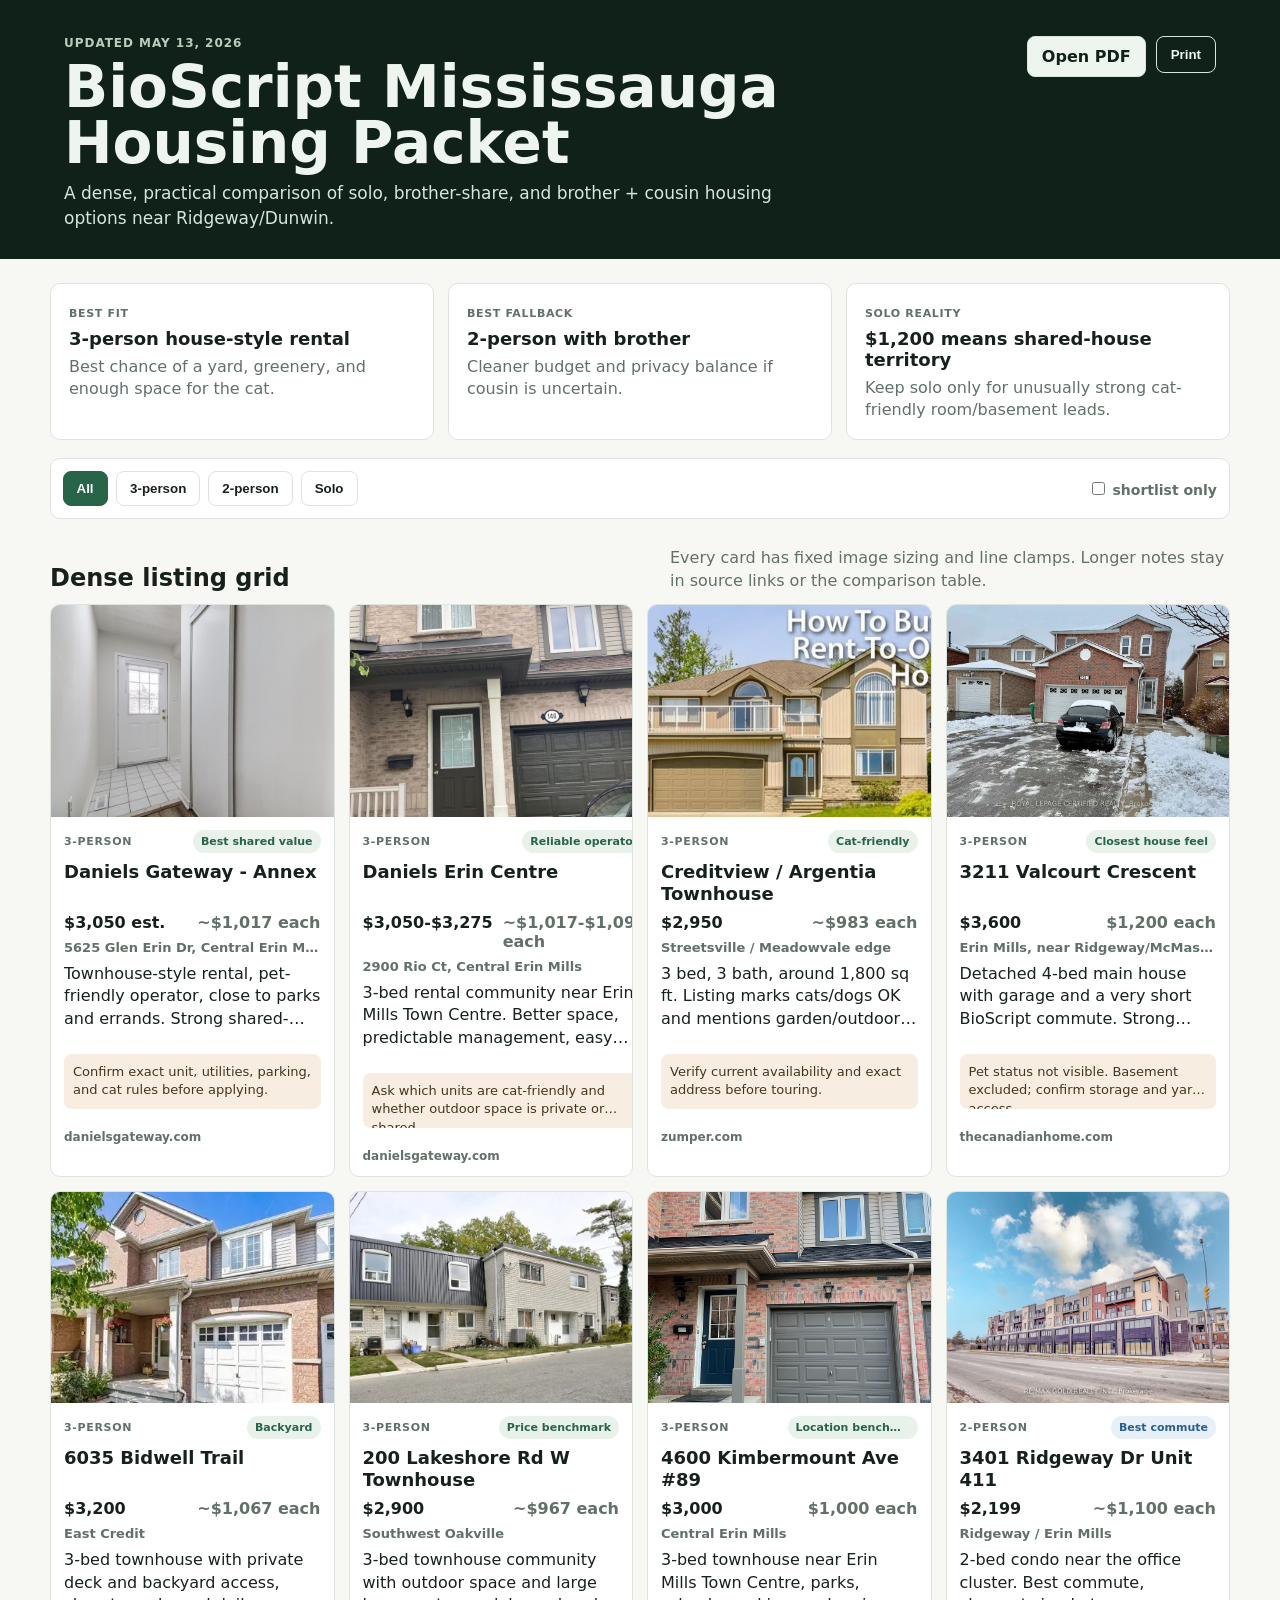
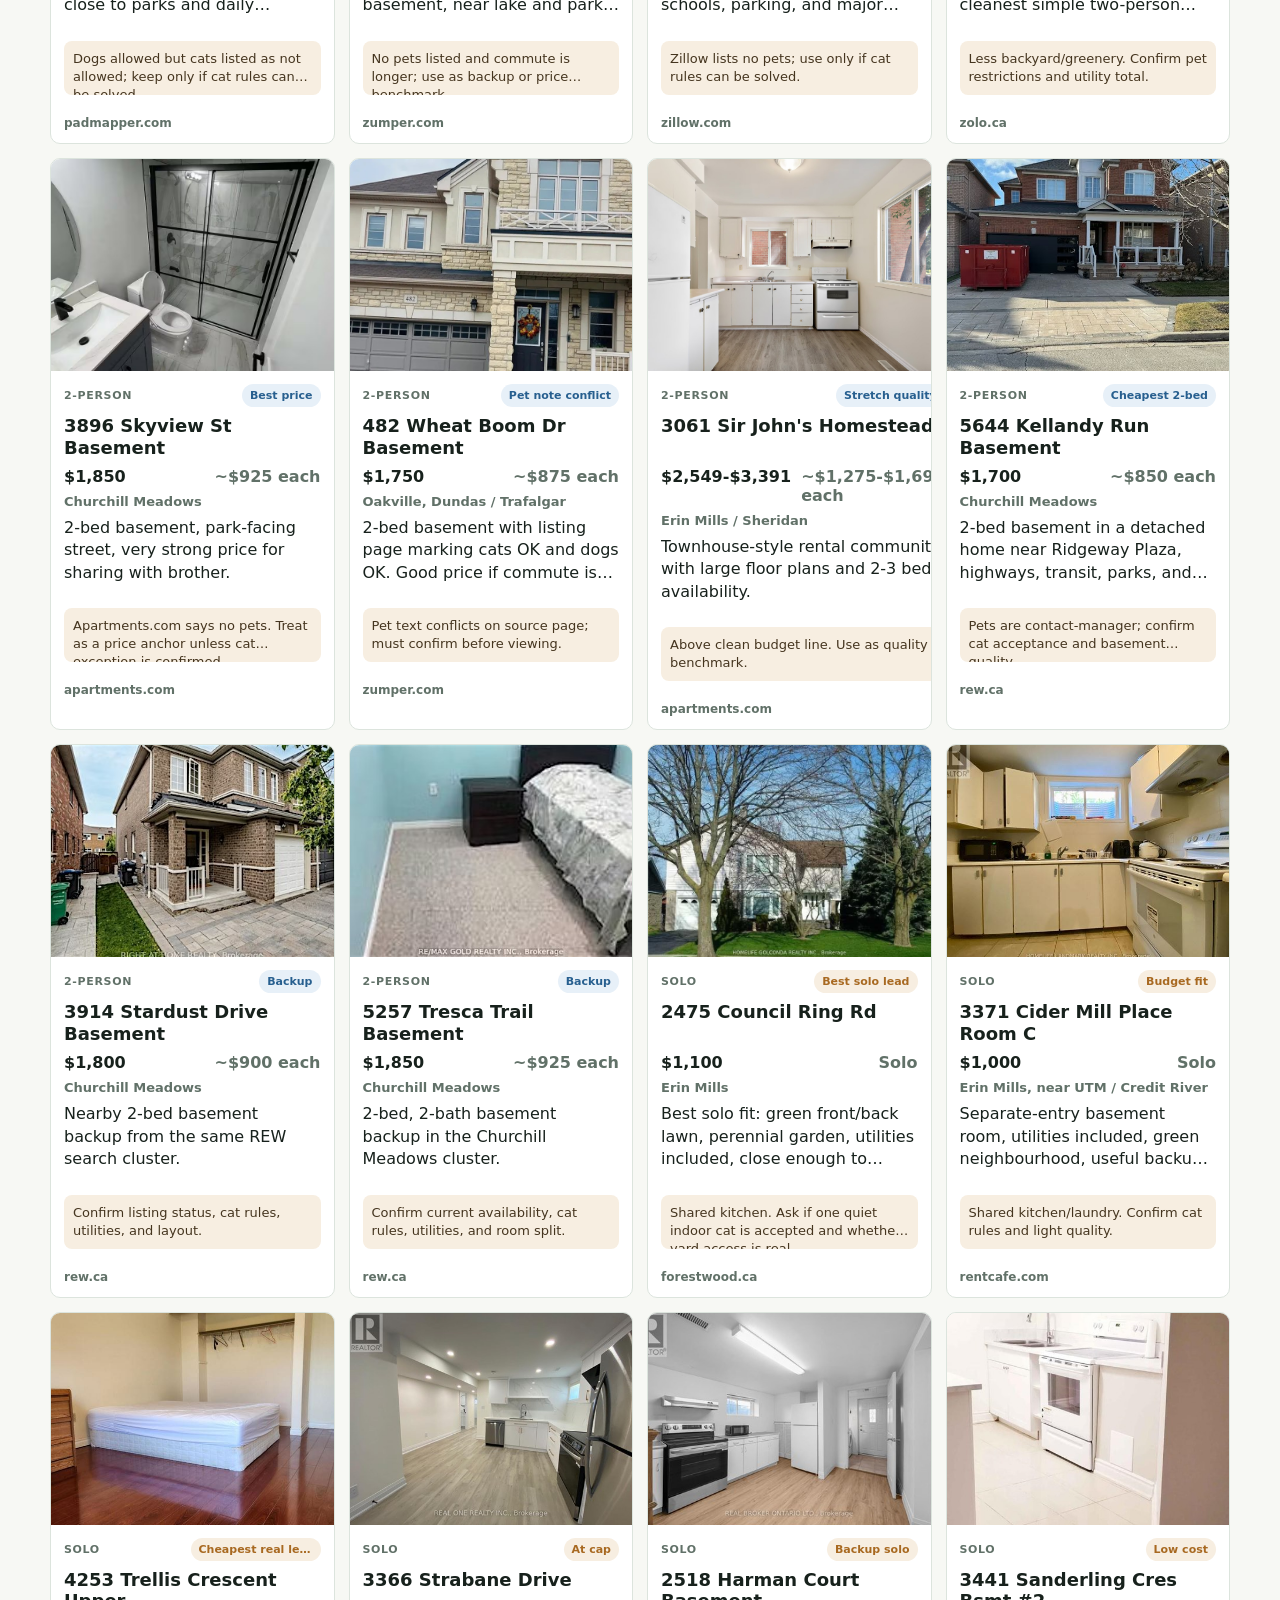
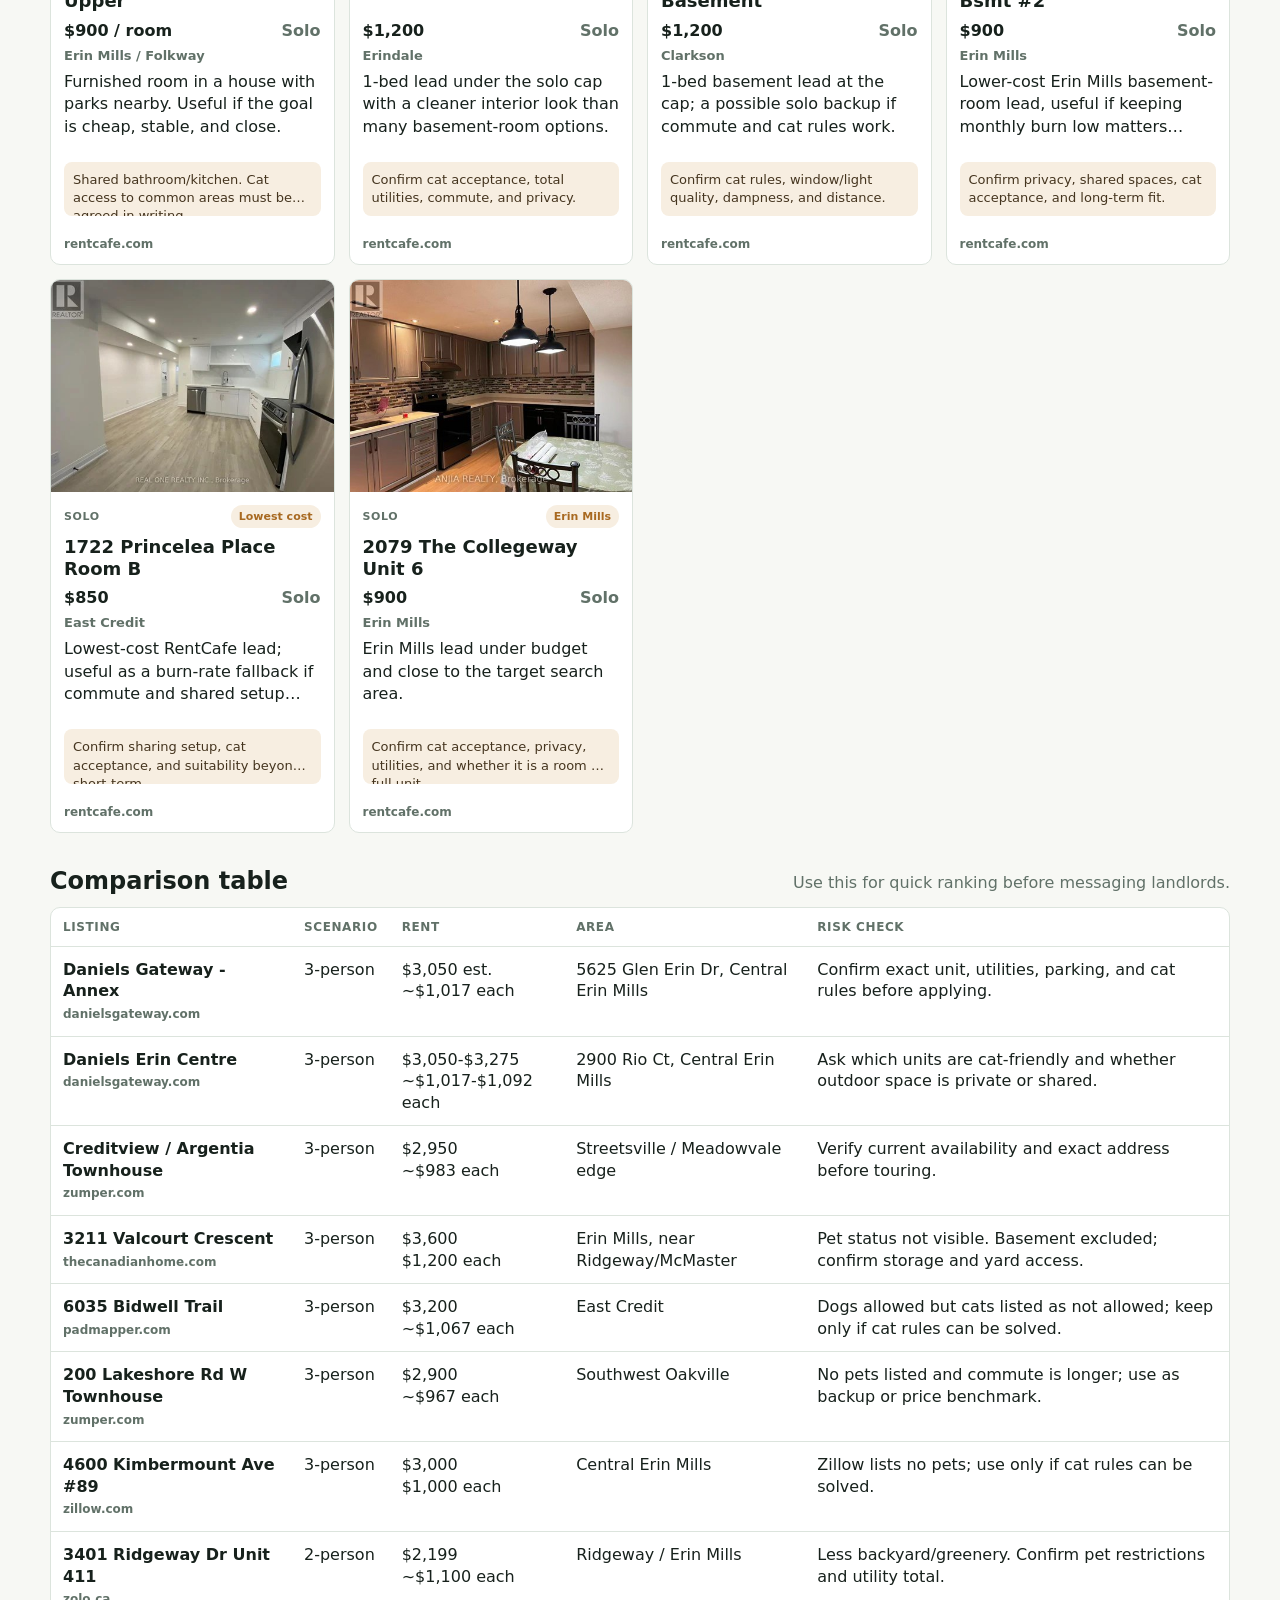
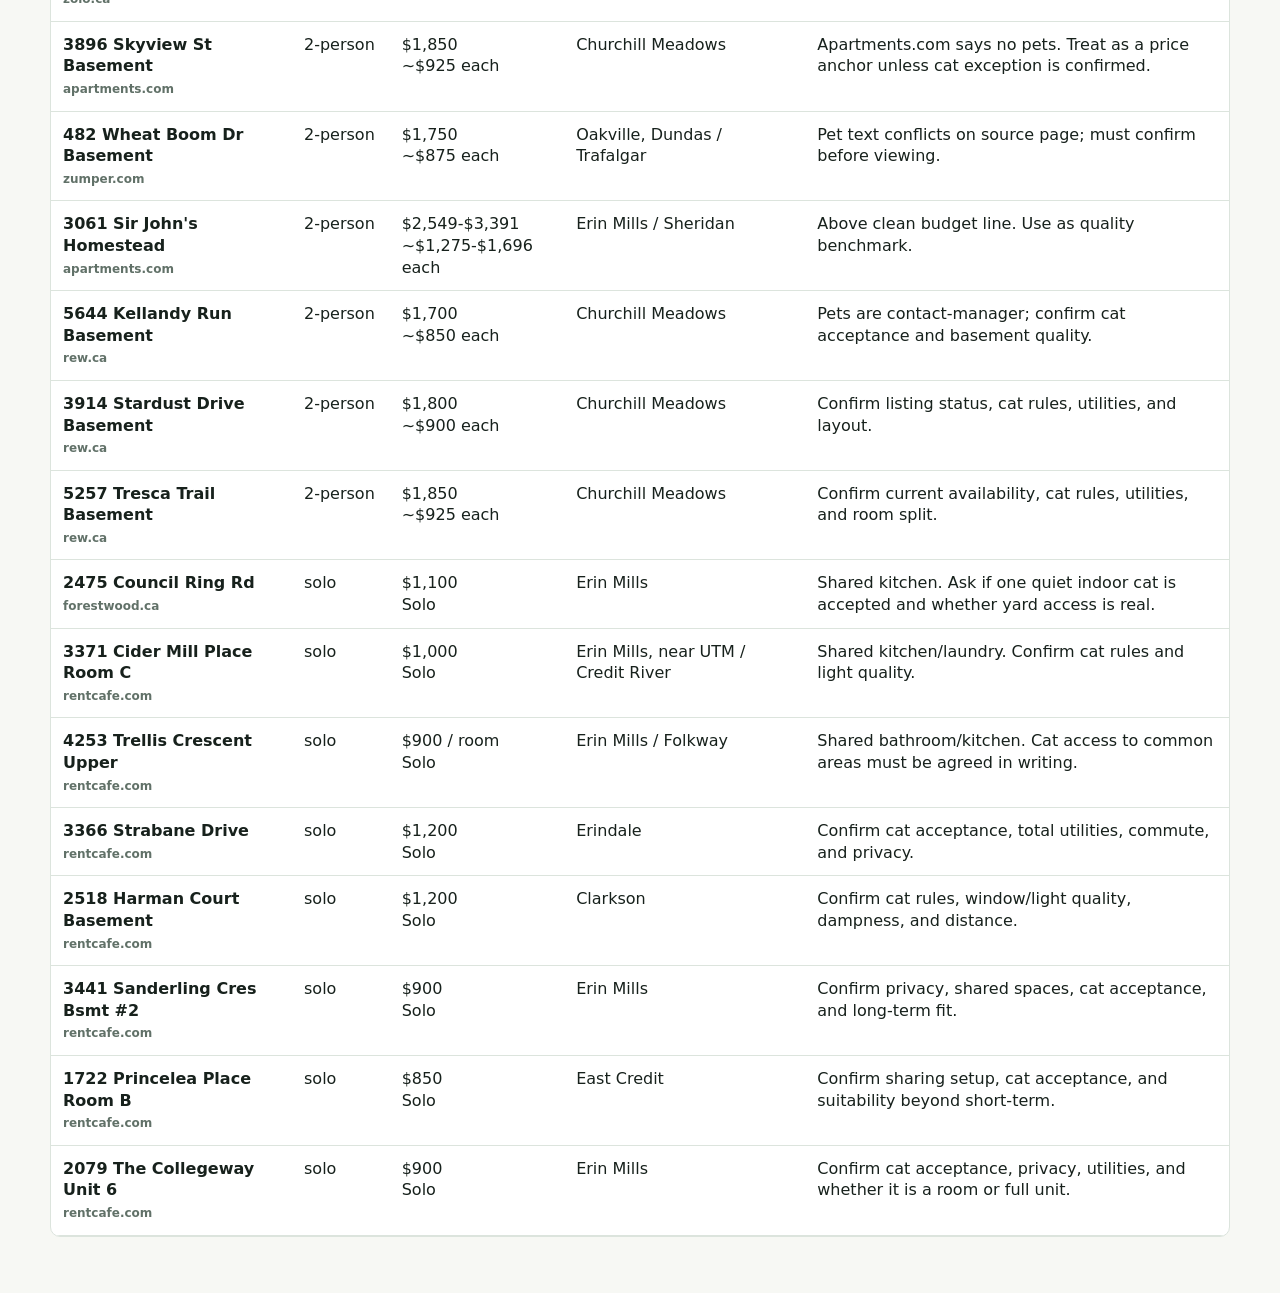
==== index.html @ 795706a5 "Build BioScript housing packet and site" ====
<!doctype html>
<html lang="en">
  <head>
    <meta charset="UTF-8" />
    <meta name="viewport" content="width=device-width, initial-scale=1.0" />
    <title>BioScript Mississauga Housing Packet</title>
    <link rel="stylesheet" href="./styles.css" />
  </head>
  <body>
    <header class="app-header">
      <div>
        <p class="label">Updated May 13, 2026</p>
        <h1>BioScript Mississauga Housing Packet</h1>
        <p class="subtitle">A dense, practical comparison of solo, brother-share, and brother + cousin housing options near Ridgeway/Dunwin.</p>
      </div>
      <div class="header-actions">
        <a class="button" href="./housing_packet/BioScript_Housing_Decision_Packet.pdf">Open PDF</a>
        <button class="button secondary" id="printBtn" type="button">Print</button>
      </div>
    </header>

    <main>
      <section class="decision-strip" aria-label="Decision summary">
        <article>
          <span>Best fit</span>
          <strong>3-person house-style rental</strong>
          <p>Best chance of a yard, greenery, and enough space for the cat.</p>
        </article>
        <article>
          <span>Best fallback</span>
          <strong>2-person with brother</strong>
          <p>Cleaner budget and privacy balance if cousin is uncertain.</p>
        </article>
        <article>
          <span>Solo reality</span>
          <strong>$1,200 means shared-house territory</strong>
          <p>Keep solo only for unusually strong cat-friendly room/basement leads.</p>
        </article>
      </section>

      <section class="controls" aria-label="Listing filters">
        <div class="segmented" role="tablist" aria-label="Household size">
          <button class="active" data-filter="all" type="button">All</button>
          <button data-filter="3-person" type="button">3-person</button>
          <button data-filter="2-person" type="button">2-person</button>
          <button data-filter="solo" type="button">Solo</button>
        </div>
        <label class="toggle"><input id="shortlistOnly" type="checkbox" /> shortlist only</label>
      </section>

      <section>
        <div class="section-heading">
          <h2>Dense listing grid</h2>
          <p>Every card has fixed image sizing and line clamps. Longer notes stay in source links or the comparison table.</p>
        </div>
        <div id="listingGrid" class="listing-grid"></div>
      </section>

      <section>
        <div class="section-heading">
          <h2>Comparison table</h2>
          <p>Use this for quick ranking before messaging landlords.</p>
        </div>
        <div class="table-wrap">
          <table>
            <thead>
              <tr>
                <th>Listing</th>
                <th>Scenario</th>
                <th>Rent</th>
                <th>Area</th>
                <th>Risk check</th>
              </tr>
            </thead>
            <tbody id="listingTable"></tbody>
          </table>
        </div>
      </section>
    </main>

    <script src="./app.js"></script>
  </body>
</html>
---- styles.css ----
:root {
  --ink: #17211c;
  --muted: #617168;
  --line: #dce4dd;
  --bg: #f7f8f4;
  --panel: #ffffff;
  --green: #286447;
  --blue: #275f8f;
  --amber: #a86921;
  --soft-green: #e8f2eb;
  --soft-blue: #e7f0f8;
  --soft-amber: #f7eee1;
  font-family: Inter, ui-sans-serif, system-ui, -apple-system, BlinkMacSystemFont, "Segoe UI", sans-serif;
}

* { box-sizing: border-box; }

body {
  margin: 0;
  background: var(--bg);
  color: var(--ink);
}

a { color: inherit; }

.app-header {
  display: flex;
  justify-content: space-between;
  gap: 32px;
  padding: 36px clamp(20px, 5vw, 64px) 28px;
  background: #10211a;
  color: #eef5ef;
}

.label {
  margin: 0 0 10px;
  color: #b9cdbd;
  font-size: 12px;
  font-weight: 700;
  letter-spacing: .08em;
  text-transform: uppercase;
}

h1, h2, p { margin-top: 0; }

h1 {
  max-width: 780px;
  margin-bottom: 10px;
  font-size: clamp(34px, 5vw, 58px);
  line-height: .96;
  letter-spacing: 0;
}

.subtitle {
  max-width: 760px;
  margin-bottom: 0;
  color: #d7e6da;
  font-size: 17px;
  line-height: 1.45;
}

.header-actions {
  display: flex;
  align-items: flex-start;
  gap: 10px;
  flex-shrink: 0;
}

.button {
  border: 1px solid #d7e6da;
  border-radius: 8px;
  padding: 10px 14px;
  background: #eef5ef;
  color: #10211a;
  font-weight: 800;
  text-decoration: none;
  cursor: pointer;
}

.button.secondary {
  background: transparent;
  color: #eef5ef;
}

main {
  width: min(1180px, calc(100% - 36px));
  margin: 24px auto 56px;
}

.decision-strip {
  display: grid;
  grid-template-columns: repeat(3, 1fr);
  gap: 14px;
  margin-bottom: 18px;
}

.decision-strip article,
.controls,
.listing-card,
.table-wrap {
  border: 1px solid var(--line);
  border-radius: 10px;
  background: var(--panel);
}

.decision-strip article {
  padding: 18px;
}

.decision-strip span,
.card-scenario {
  color: var(--muted);
  font-size: 11px;
  font-weight: 800;
  letter-spacing: .06em;
  text-transform: uppercase;
}

.decision-strip strong {
  display: block;
  margin: 7px 0;
  font-size: 18px;
}

.decision-strip p {
  margin: 0;
  color: var(--muted);
  line-height: 1.4;
}

.controls {
  position: sticky;
  top: 0;
  z-index: 3;
  display: flex;
  justify-content: space-between;
  align-items: center;
  gap: 16px;
  padding: 12px;
  margin-bottom: 28px;
}

.segmented {
  display: flex;
  flex-wrap: wrap;
  gap: 8px;
}

.segmented button {
  border: 1px solid var(--line);
  border-radius: 8px;
  padding: 9px 13px;
  background: #fff;
  color: var(--ink);
  font-weight: 800;
  cursor: pointer;
}

.segmented button.active {
  background: var(--green);
  color: #fff;
  border-color: var(--green);
}

.toggle {
  color: var(--muted);
  font-size: 14px;
  font-weight: 700;
}

.section-heading {
  display: flex;
  justify-content: space-between;
  gap: 18px;
  align-items: end;
  margin: 0 0 12px;
}

.section-heading h2 {
  margin-bottom: 0;
  font-size: 24px;
}

.section-heading p {
  max-width: 560px;
  margin-bottom: 0;
  color: var(--muted);
  line-height: 1.4;
}

.listing-grid {
  display: grid;
  grid-template-columns: repeat(auto-fill, minmax(260px, 1fr));
  gap: 14px;
  margin-bottom: 34px;
}

.listing-card {
  overflow: hidden;
  min-width: 0;
}

.listing-card img {
  display: block;
  width: 100%;
  aspect-ratio: 4 / 3;
  object-fit: cover;
  background: var(--line);
}

.card-body {
  display: grid;
  gap: 8px;
  padding: 13px;
}

.card-top {
  display: flex;
  justify-content: space-between;
  gap: 10px;
  align-items: center;
}

.tag {
  max-width: 130px;
  overflow: hidden;
  border-radius: 999px;
  padding: 5px 8px;
  background: var(--soft-green);
  color: var(--green);
  font-size: 11px;
  font-weight: 900;
  text-overflow: ellipsis;
  white-space: nowrap;
}

.tag.two { background: var(--soft-blue); color: var(--blue); }
.tag.solo { background: var(--soft-amber); color: var(--amber); }

.listing-card h3 {
  display: -webkit-box;
  min-height: 44px;
  margin: 0;
  overflow: hidden;
  font-size: 18px;
  line-height: 1.2;
  -webkit-box-orient: vertical;
  -webkit-line-clamp: 2;
}

.facts {
  display: flex;
  justify-content: space-between;
  gap: 10px;
  font-weight: 850;
}

.facts span:last-child {
  color: var(--muted);
  font-weight: 700;
}

.area {
  overflow: hidden;
  color: var(--muted);
  font-size: 13px;
  font-weight: 700;
  text-overflow: ellipsis;
  white-space: nowrap;
}

.notes,
.risk {
  display: -webkit-box;
  overflow: hidden;
  line-height: 1.4;
  -webkit-box-orient: vertical;
}

.notes {
  min-height: 58px;
  color: var(--ink);
  -webkit-line-clamp: 3;
}

.risk {
  min-height: 42px;
  border-radius: 8px;
  padding: 9px;
  background: var(--soft-amber);
  color: #45351f;
  font-size: 13px;
  -webkit-line-clamp: 2;
}

.source {
  color: var(--muted);
  font-size: 12px;
  font-weight: 800;
}

.table-wrap {
  overflow-x: auto;
}

table {
  width: 100%;
  border-collapse: collapse;
}

th, td {
  padding: 12px;
  border-bottom: 1px solid var(--line);
  text-align: left;
  vertical-align: top;
}

th {
  color: var(--muted);
  font-size: 12px;
  letter-spacing: .05em;
  text-transform: uppercase;
}

td {
  line-height: 1.35;
}

@media (max-width: 760px) {
  .app-header,
  .section-heading,
  .controls {
    flex-direction: column;
    align-items: stretch;
  }

  .decision-strip {
    grid-template-columns: 1fr;
  }
}

@media print {
  .controls,
  .header-actions {
    display: none;
  }

  body {
    background: #fff;
  }

  main {
    width: 100%;
    margin: 0;
    padding: 20px;
  }

  .listing-grid {
    grid-template-columns: repeat(3, 1fr);
  }

  .listing-card,
  .decision-strip article,
  .table-wrap {
    break-inside: avoid;
  }
}
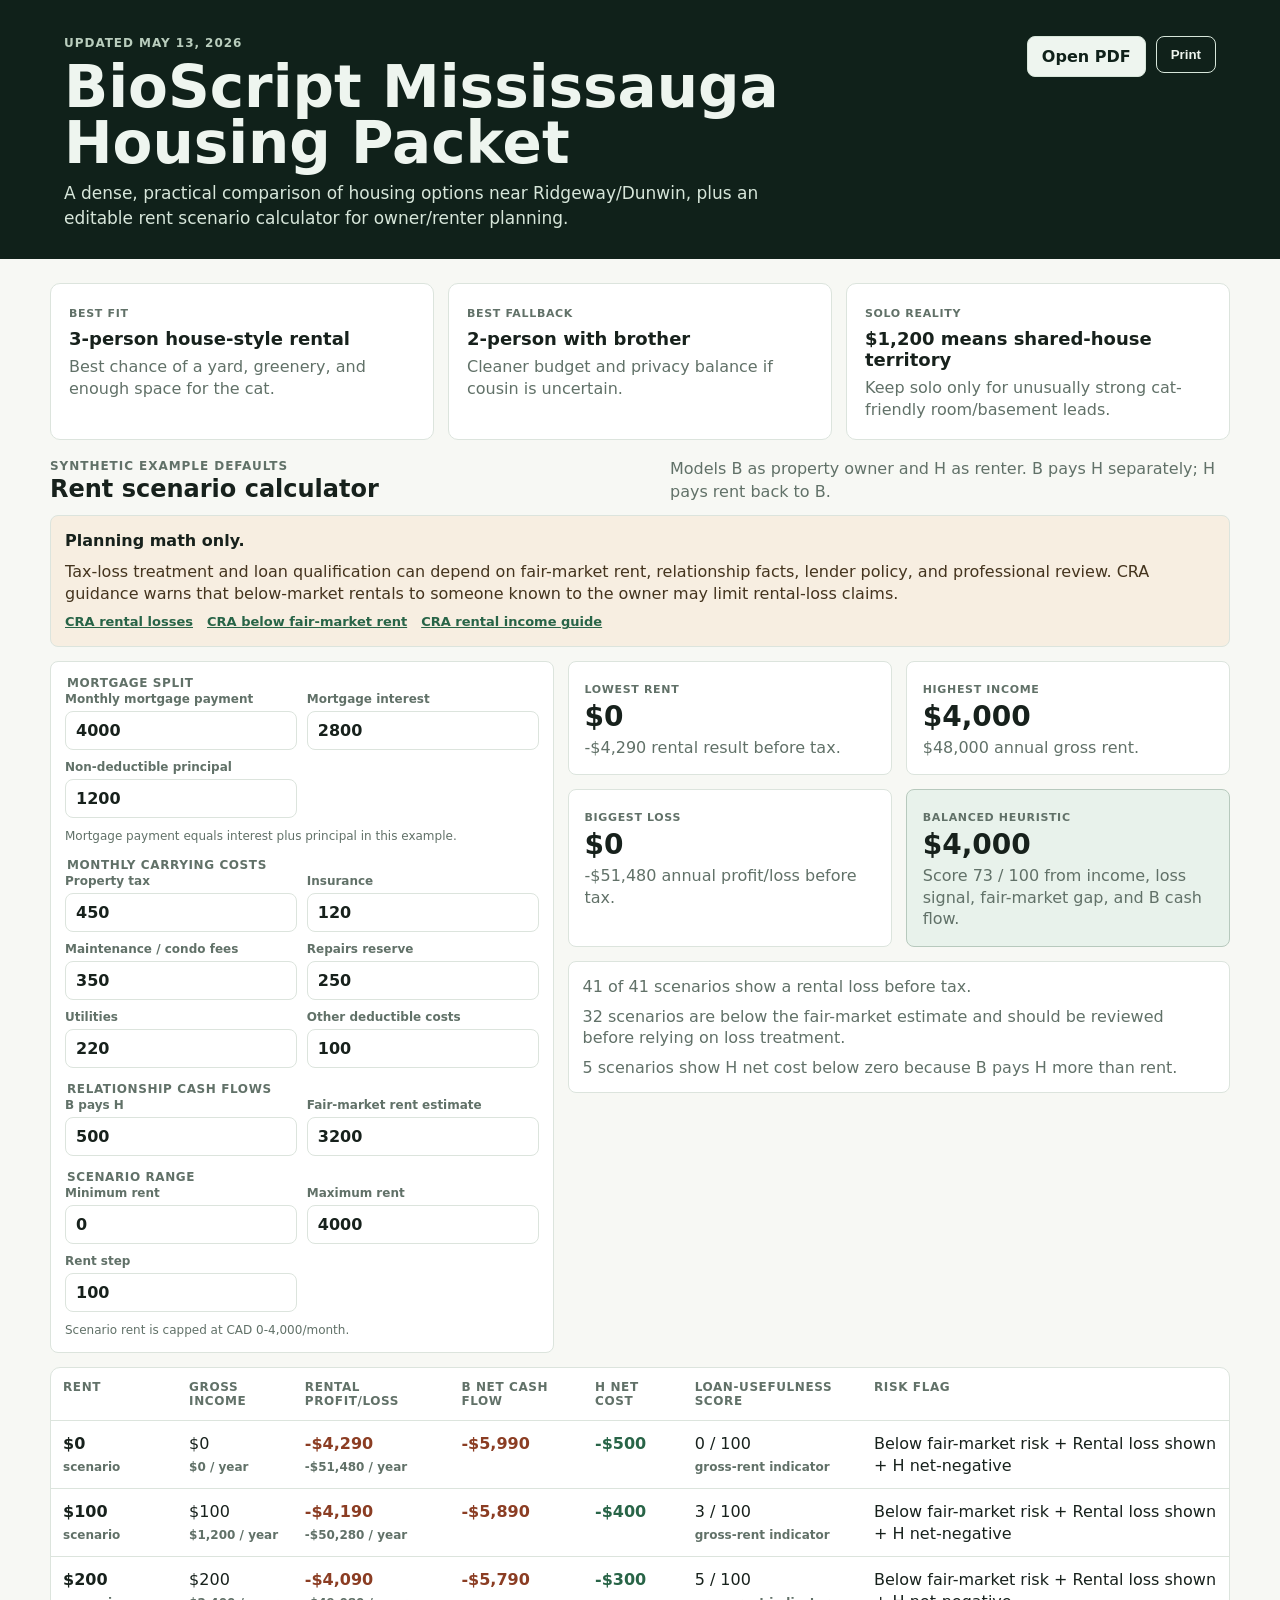
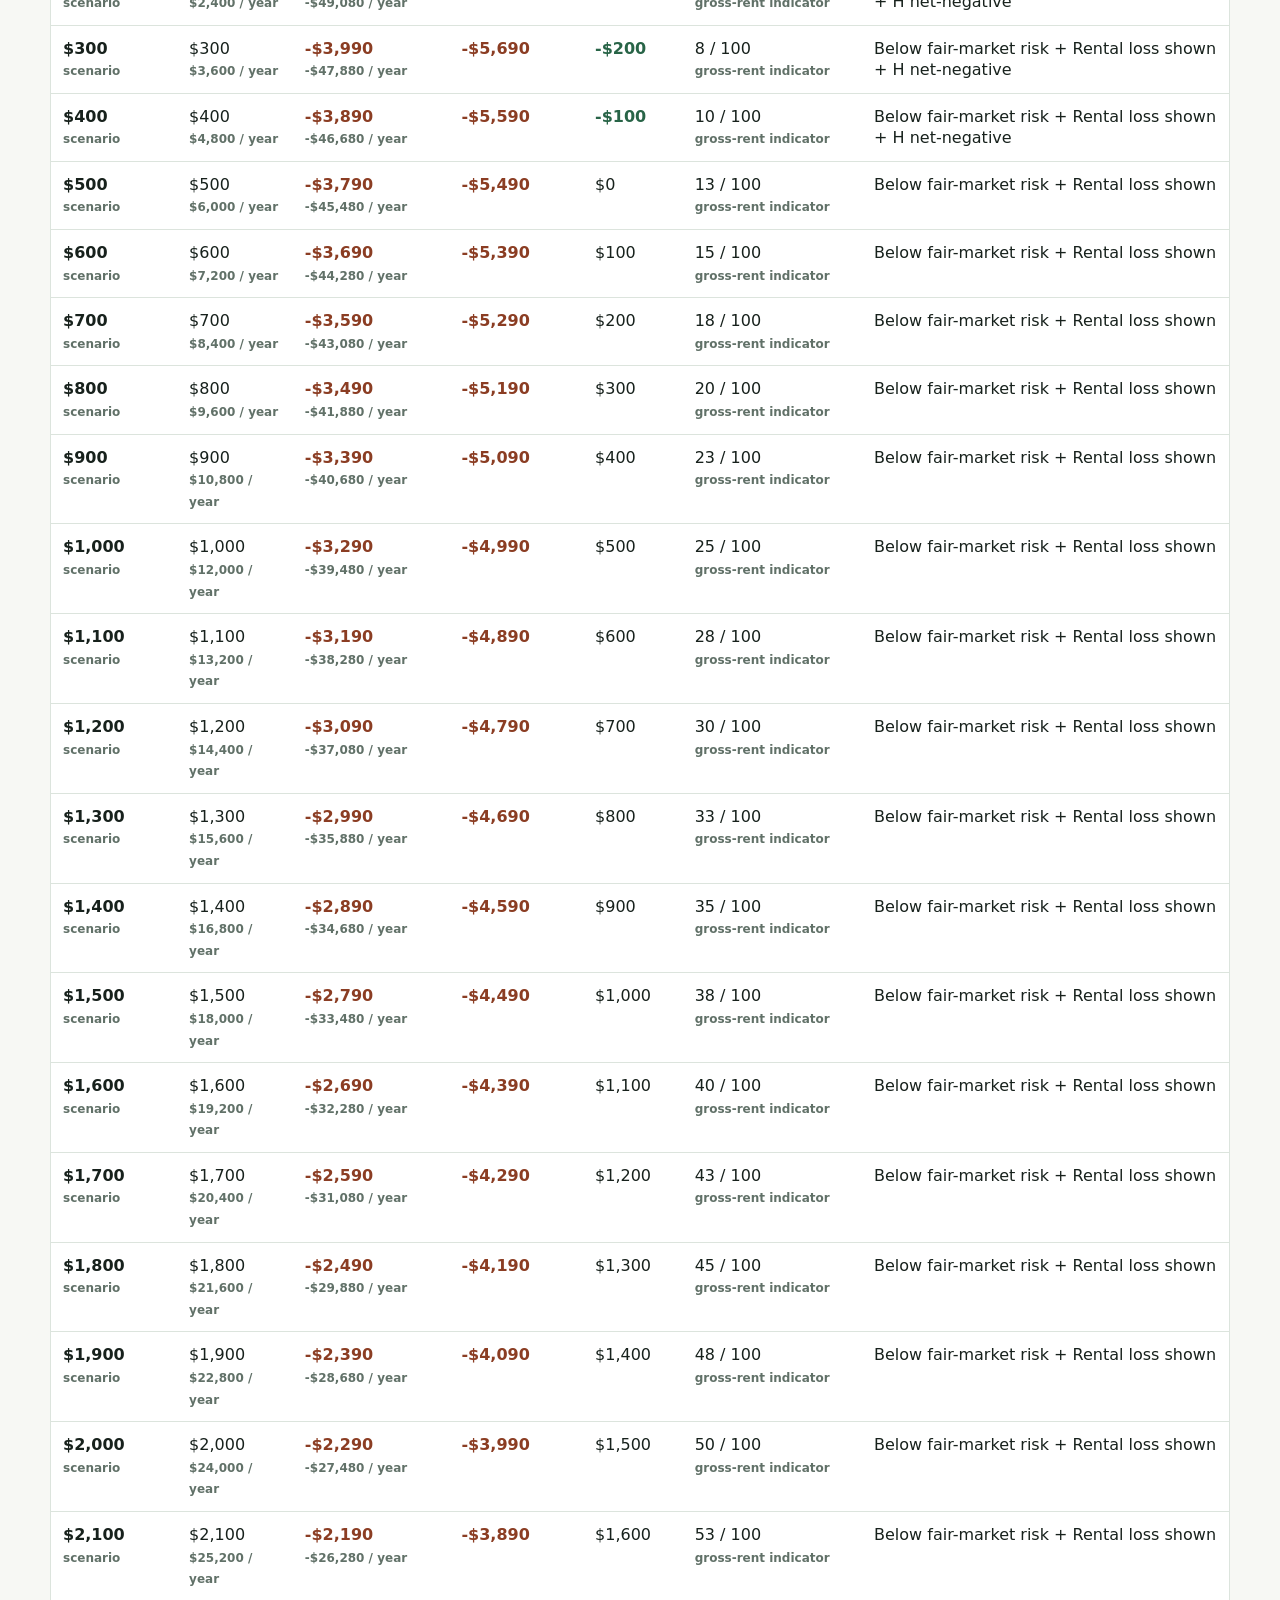
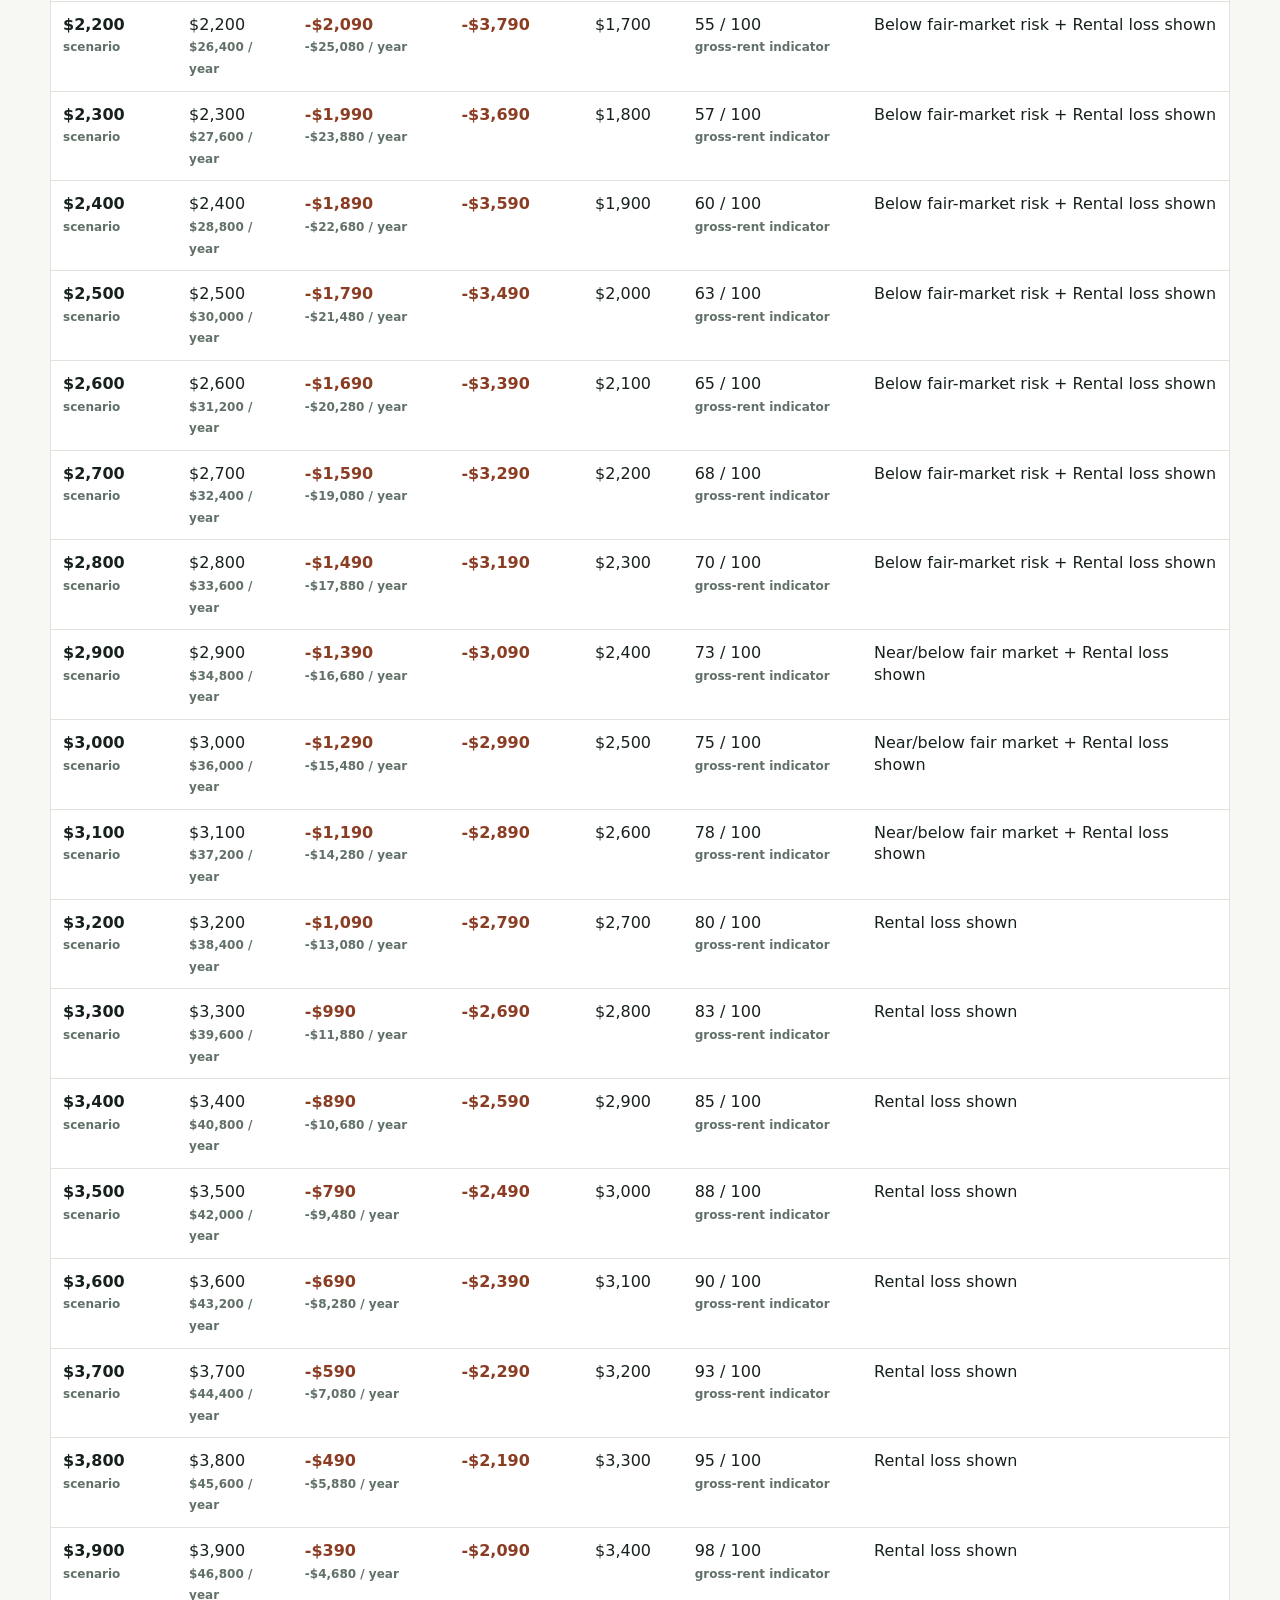
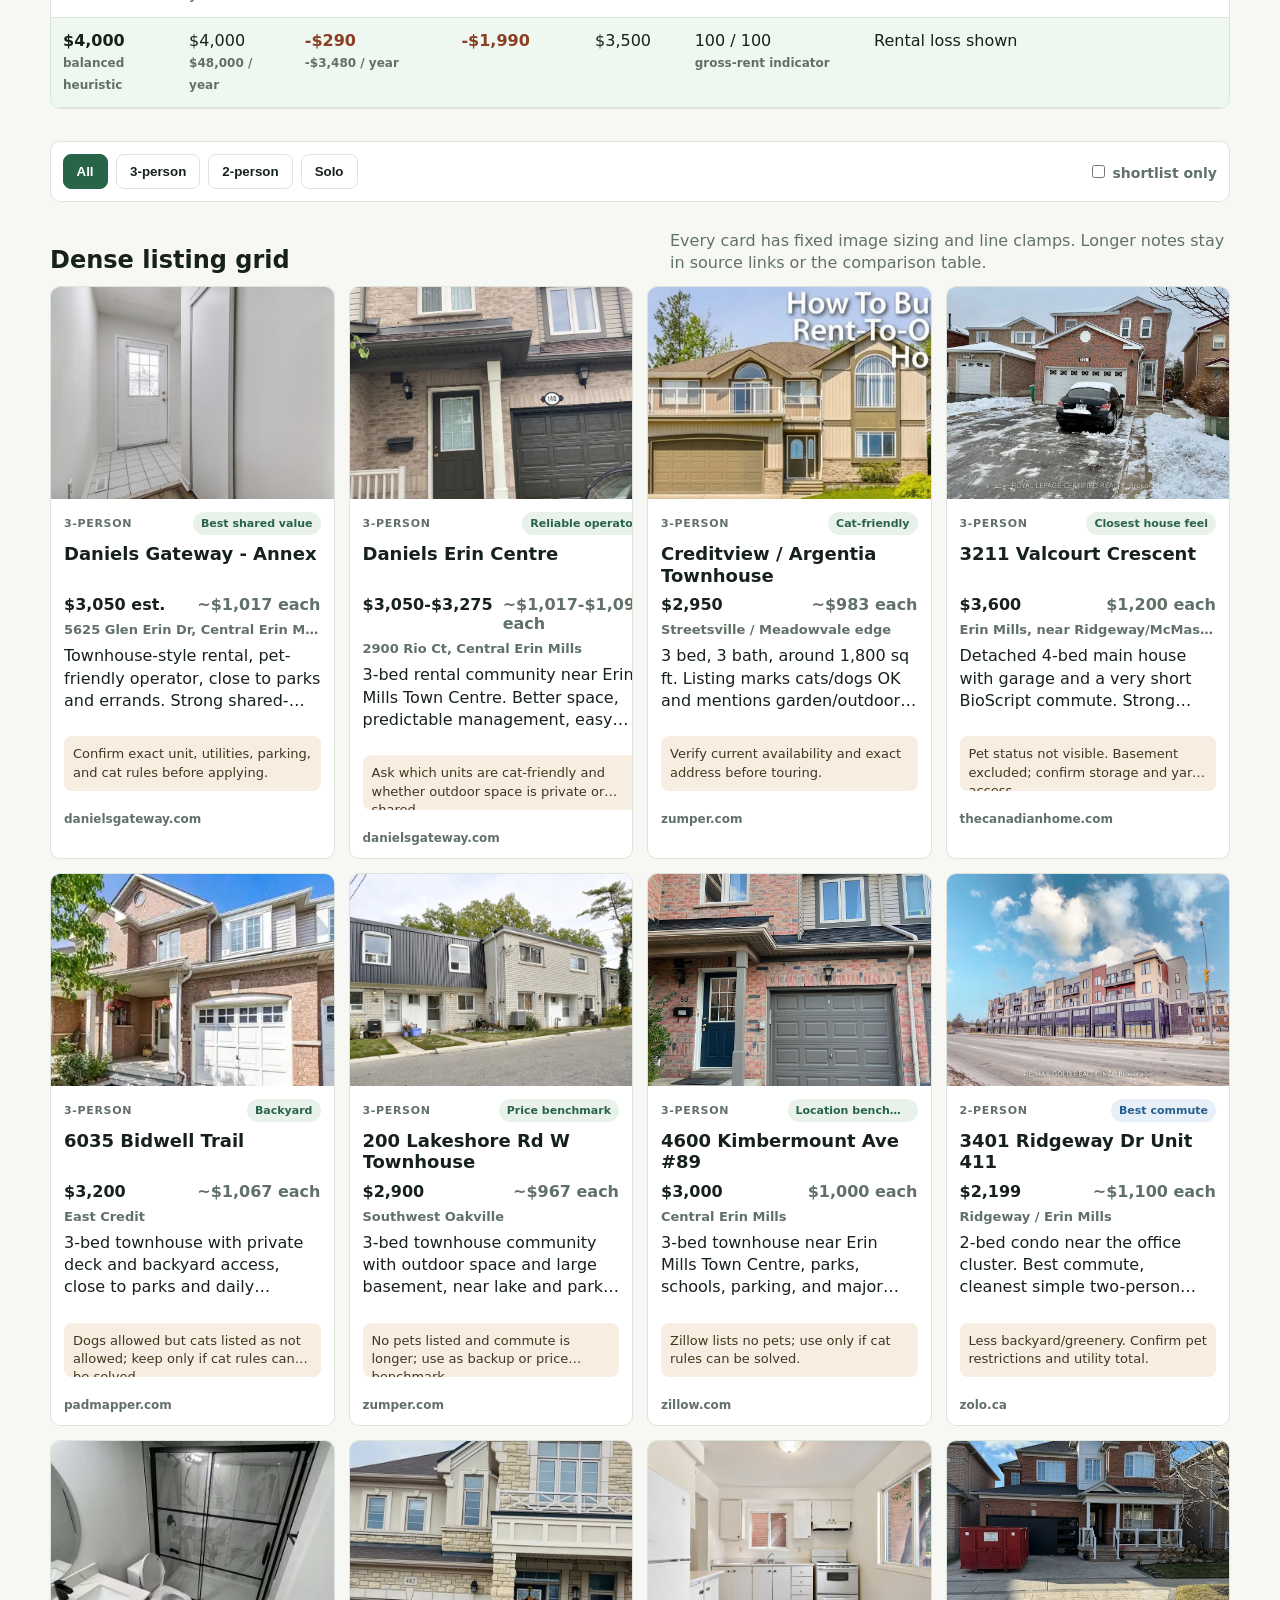
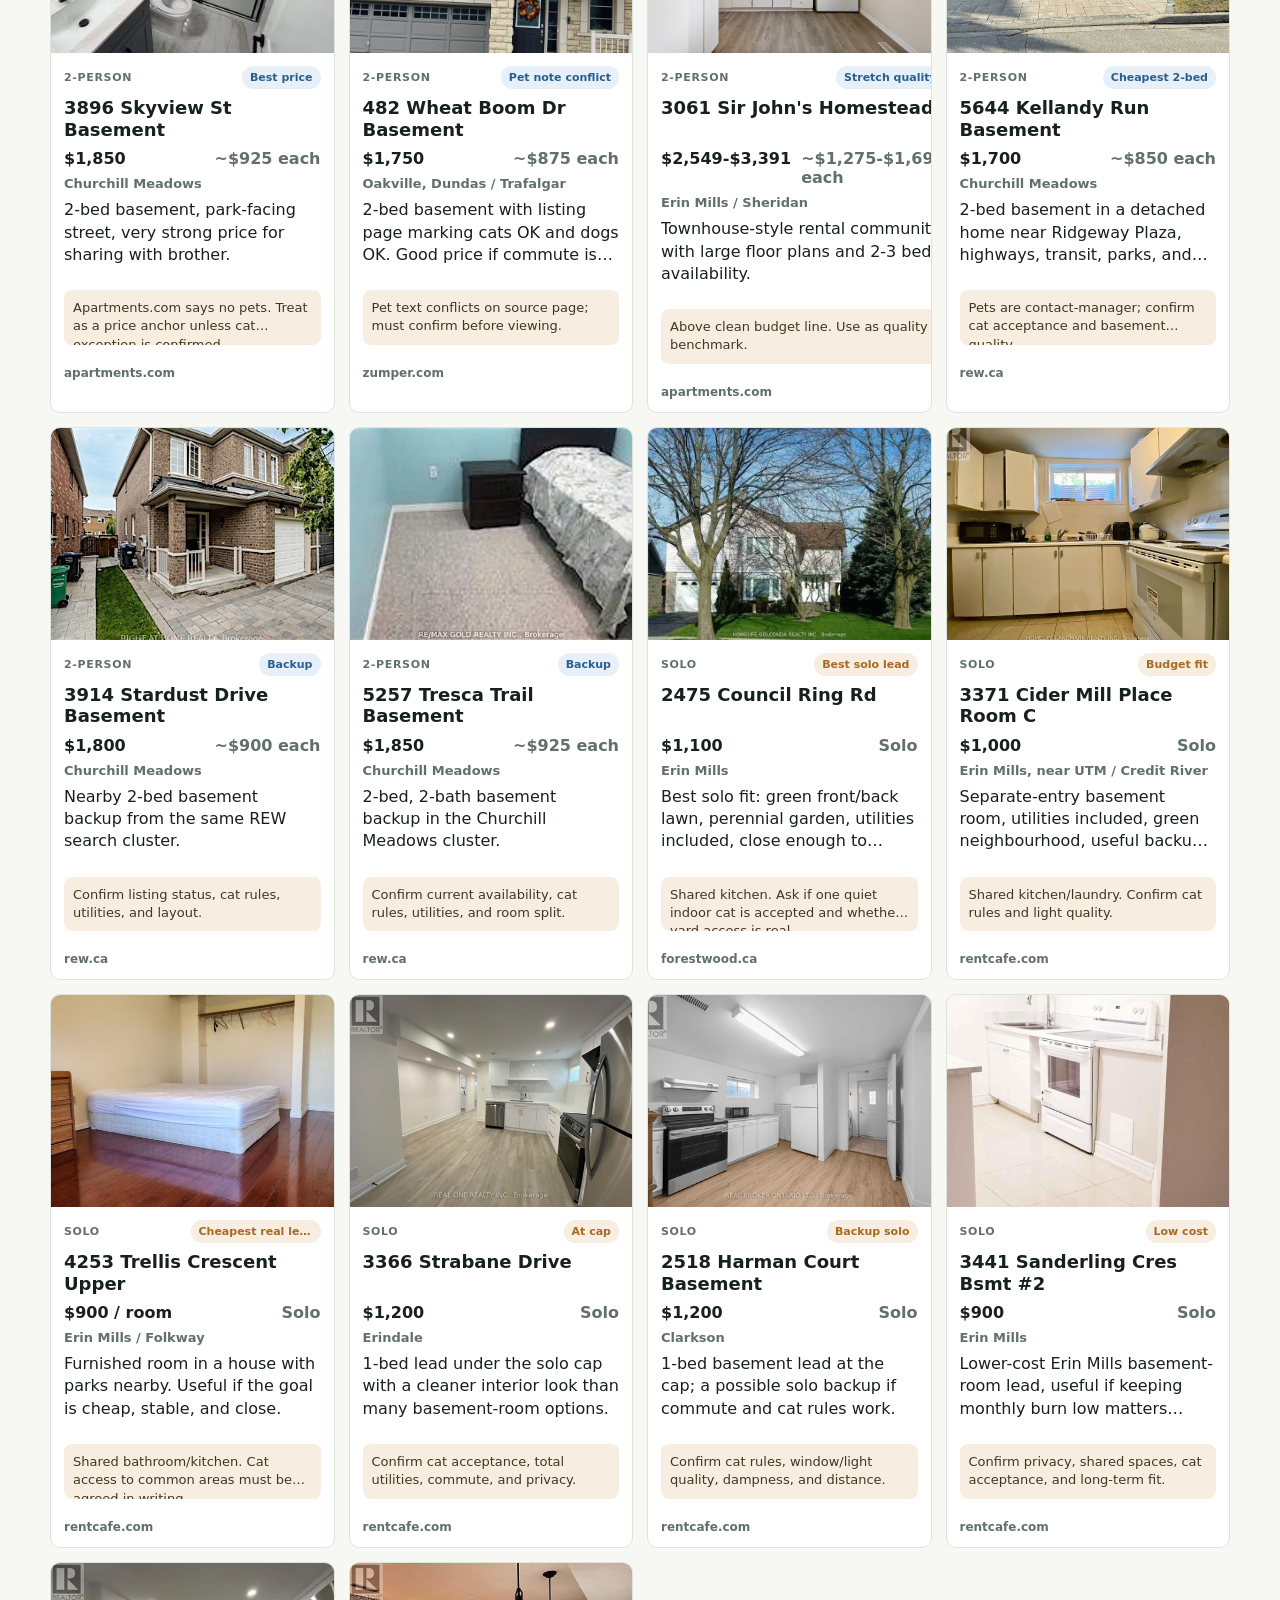
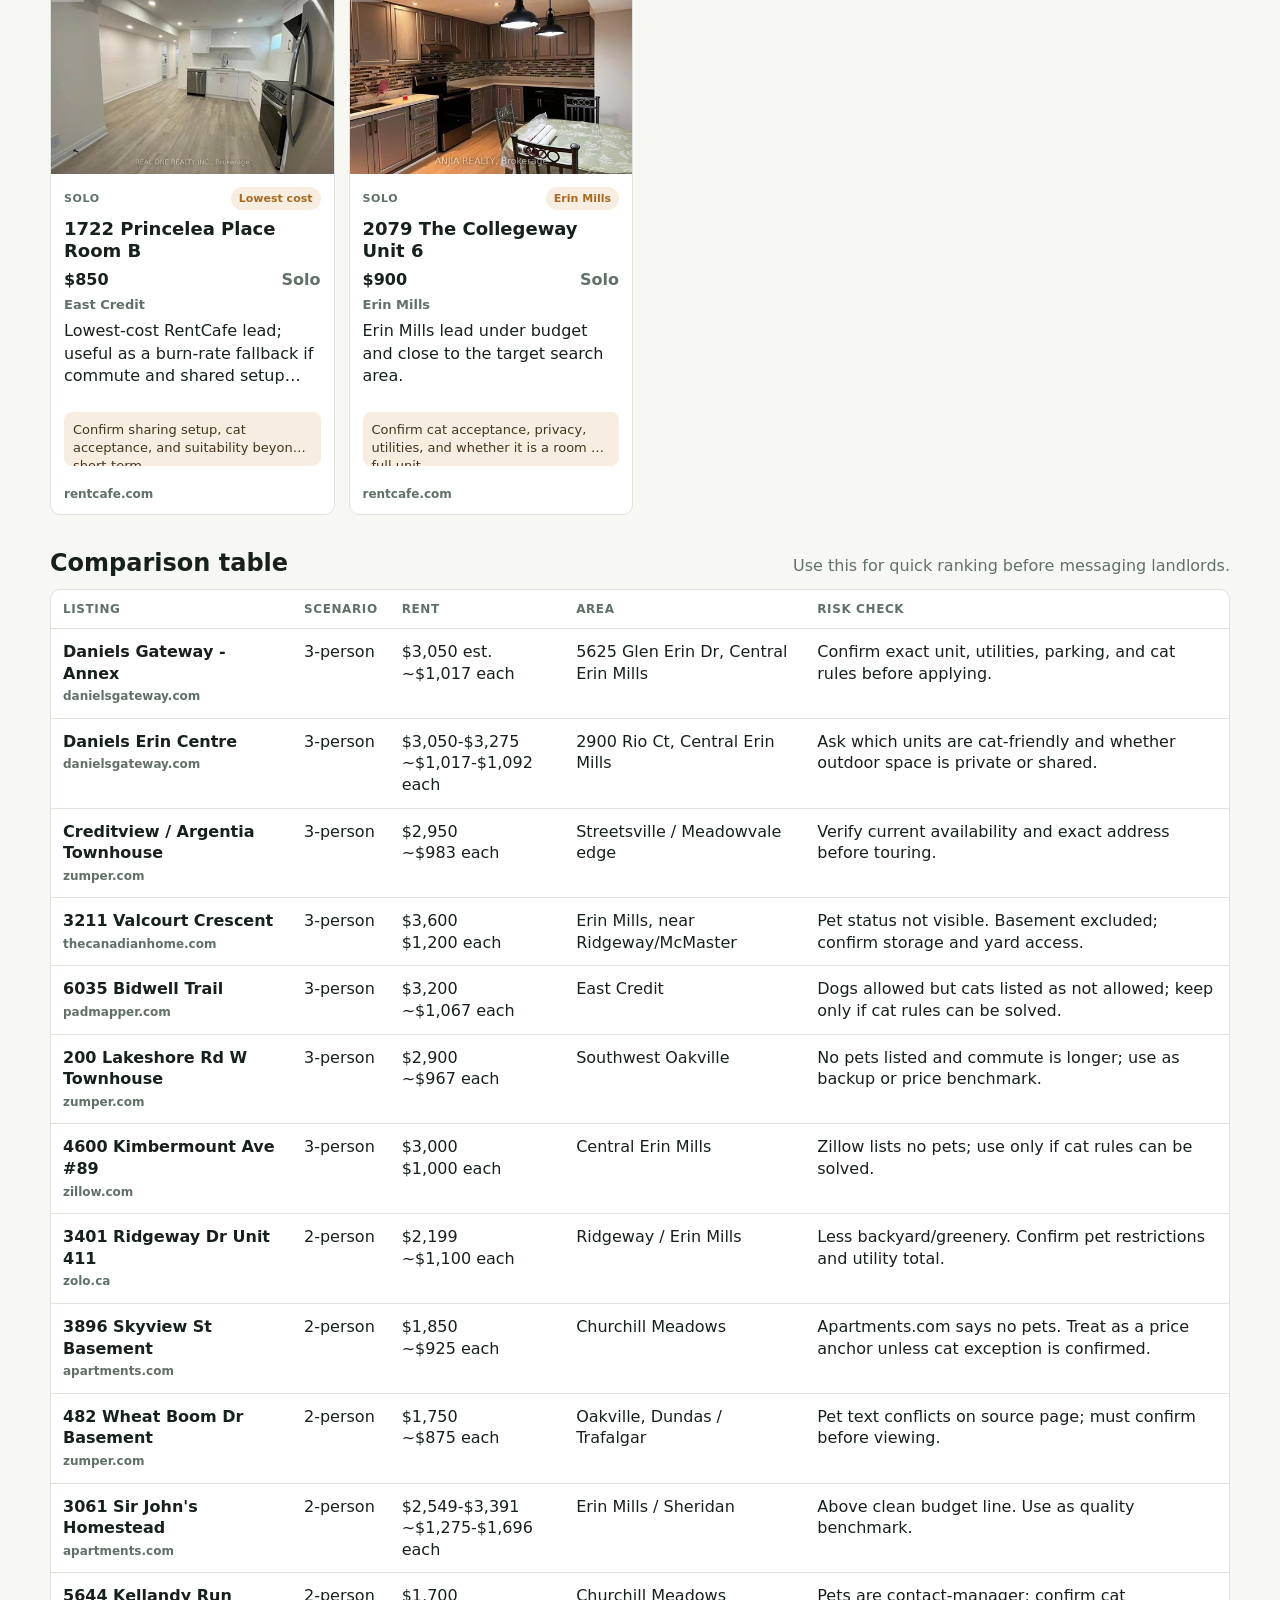
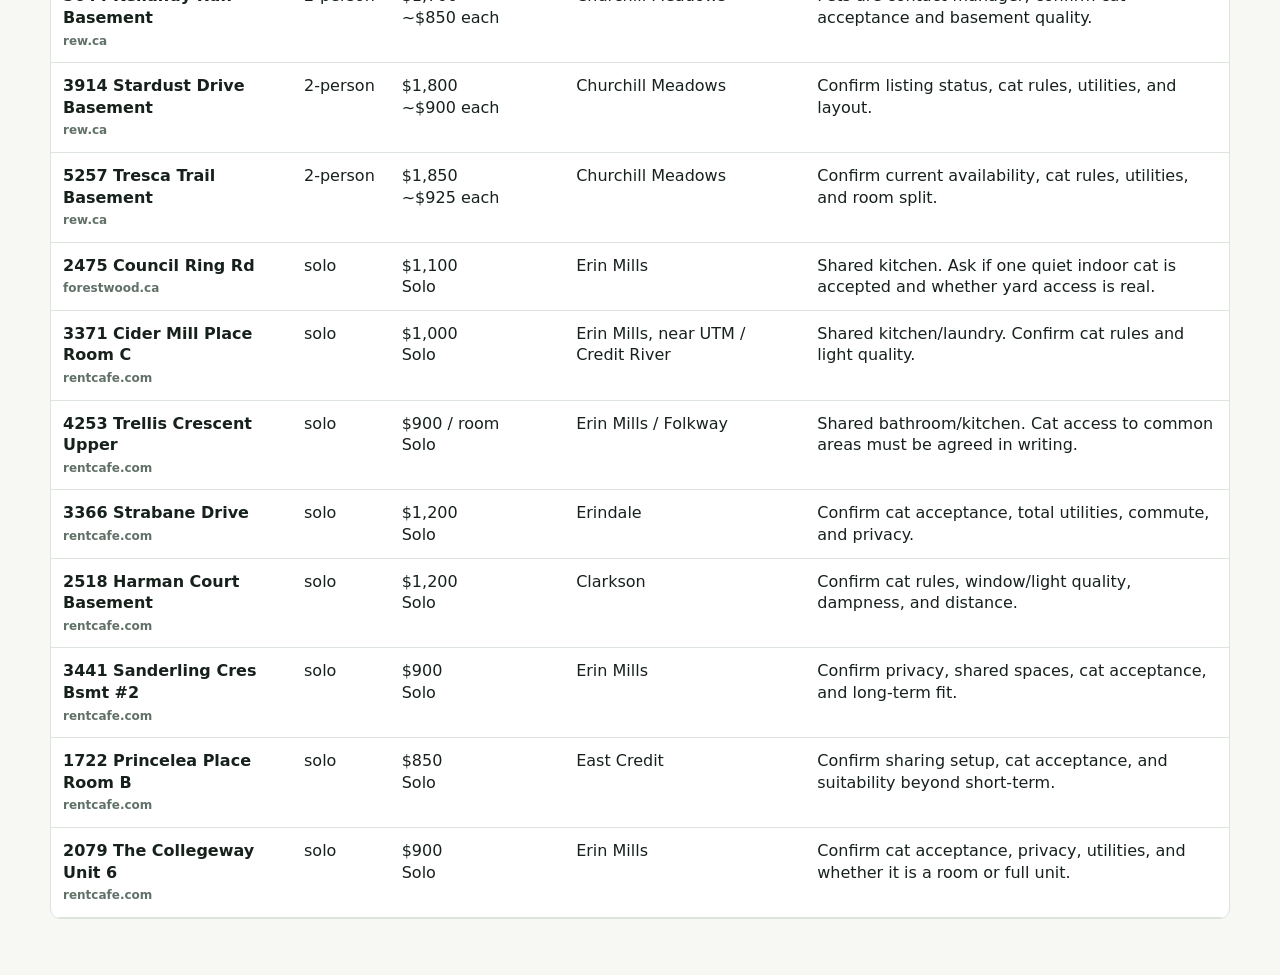
==== commit 20967bd6: "feat: add rent scenario calculator Add a static browser-only calculator for B/H rent scenarios with " ====
--- a/index.html
+++ b/index.html
@@ -11,7 +11,7 @@
       <div>
         <p class="label">Updated May 13, 2026</p>
         <h1>BioScript Mississauga Housing Packet</h1>
-        <p class="subtitle">A dense, practical comparison of solo, brother-share, and brother + cousin housing options near Ridgeway/Dunwin.</p>
+        <p class="subtitle">A dense, practical comparison of housing options near Ridgeway/Dunwin, plus an editable rent scenario calculator for owner/renter planning.</p>
       </div>
       <div class="header-actions">
         <a class="button" href="./housing_packet/BioScript_Housing_Decision_Packet.pdf">Open PDF</a>
@@ -38,6 +38,126 @@
         </article>
       </section>
 
+      <section class="calculator" aria-labelledby="calculatorTitle">
+        <div class="section-heading">
+          <div>
+            <p class="label">Synthetic example defaults</p>
+            <h2 id="calculatorTitle">Rent scenario calculator</h2>
+          </div>
+          <p>Models B as property owner and H as renter. B pays H separately; H pays rent back to B.</p>
+        </div>
+
+        <div class="caution-panel" role="note">
+          <strong>Planning math only.</strong>
+          <span>Tax-loss treatment and loan qualification can depend on fair-market rent, relationship facts, lender policy, and professional review. CRA guidance warns that below-market rentals to someone known to the owner may limit rental-loss claims.</span>
+          <div class="source-links">
+            <a href="https://www.canada.ca/en/revenue-agency/services/tax/businesses/topics/rental-income/rental-losses.html">CRA rental losses</a>
+            <a href="https://www.canada.ca/en/revenue-agency/services/tax/businesses/topics/rental-income/renting-below-fair-market-value.html">CRA below fair-market rent</a>
+            <a href="https://www.canada.ca/en/revenue-agency/services/forms-publications/publications/t4036/rental-income.html">CRA rental income guide</a>
+          </div>
+        </div>
+
+        <div class="calculator-layout">
+          <form class="assumptions-panel" id="rentAssumptions" aria-label="Calculator assumptions">
+            <fieldset>
+              <legend>Mortgage split</legend>
+              <label>
+                <span>Monthly mortgage payment</span>
+                <input id="mortgagePayment" type="number" min="0" step="50" value="4000" />
+              </label>
+              <label>
+                <span>Mortgage interest</span>
+                <input id="mortgageInterest" type="number" min="0" step="50" value="2800" />
+              </label>
+              <label>
+                <span>Non-deductible principal</span>
+                <input id="mortgagePrincipal" type="number" min="0" step="50" value="1200" />
+              </label>
+              <p class="field-note" id="mortgageSplitNote"></p>
+            </fieldset>
+
+            <fieldset>
+              <legend>Monthly carrying costs</legend>
+              <label>
+                <span>Property tax</span>
+                <input id="propertyTax" type="number" min="0" step="25" value="450" />
+              </label>
+              <label>
+                <span>Insurance</span>
+                <input id="insurance" type="number" min="0" step="25" value="120" />
+              </label>
+              <label>
+                <span>Maintenance / condo fees</span>
+                <input id="maintenanceFees" type="number" min="0" step="25" value="350" />
+              </label>
+              <label>
+                <span>Repairs reserve</span>
+                <input id="repairsReserve" type="number" min="0" step="25" value="250" />
+              </label>
+              <label>
+                <span>Utilities</span>
+                <input id="utilities" type="number" min="0" step="25" value="220" />
+              </label>
+              <label>
+                <span>Other deductible costs</span>
+                <input id="otherExpenses" type="number" min="0" step="25" value="100" />
+              </label>
+            </fieldset>
+
+            <fieldset>
+              <legend>Relationship cash flows</legend>
+              <label>
+                <span>B pays H</span>
+                <input id="bPaysH" type="number" min="0" step="50" value="500" />
+              </label>
+              <label>
+                <span>Fair-market rent estimate</span>
+                <input id="fairMarketRent" type="number" min="0" step="100" value="3200" />
+              </label>
+            </fieldset>
+
+            <fieldset>
+              <legend>Scenario range</legend>
+              <label>
+                <span>Minimum rent</span>
+                <input id="rentMin" type="number" min="0" max="4000" step="100" value="0" />
+              </label>
+              <label>
+                <span>Maximum rent</span>
+                <input id="rentMax" type="number" min="0" max="4000" step="100" value="4000" />
+              </label>
+              <label>
+                <span>Rent step</span>
+                <input id="rentStep" type="number" min="25" max="1000" step="25" value="100" />
+              </label>
+              <p class="field-note">Scenario rent is capped at CAD 0-4,000/month.</p>
+            </fieldset>
+          </form>
+
+          <div class="calculator-output">
+            <div class="summary-grid" id="rentSummary" aria-live="polite"></div>
+            <div class="warning-list" id="rentWarnings" aria-live="polite"></div>
+          </div>
+        </div>
+
+        <div class="table-wrap calculator-table">
+          <table>
+            <thead>
+              <tr>
+                <th><button data-rent-sort="rent" type="button">Rent</button></th>
+                <th><button data-rent-sort="grossIncome" type="button">Gross income</button></th>
+                <th><button data-rent-sort="netRental" type="button">Rental profit/loss</button></th>
+                <th><button data-rent-sort="bCashFlow" type="button">B net cash flow</button></th>
+                <th><button data-rent-sort="hNetCost" type="button">H net cost</button></th>
+                <th><button data-rent-sort="loanScore" type="button">Loan-usefulness score</button></th>
+                <th>Risk flag</th>
+              </tr>
+            </thead>
+            <tbody id="rentScenarioTable"></tbody>
+          </table>
+        </div>
+      </section>
+
       <section class="controls" aria-label="Listing filters">
         <div class="segmented" role="tablist" aria-label="Household size">
           <button class="active" data-filter="all" type="button">All</button>
--- a/styles.css
+++ b/styles.css
@@ -128,6 +128,186 @@
   line-height: 1.4;
 }
 
+.calculator {
+  margin: 0 0 32px;
+}
+
+.caution-panel,
+.assumptions-panel,
+.summary-card,
+.warning-list {
+  border: 1px solid var(--line);
+  border-radius: 8px;
+  background: var(--panel);
+}
+
+.caution-panel {
+  display: grid;
+  gap: 8px;
+  margin-bottom: 14px;
+  padding: 14px;
+  color: #44341e;
+  background: var(--soft-amber);
+  line-height: 1.4;
+}
+
+.caution-panel strong {
+  color: var(--ink);
+}
+
+.source-links {
+  display: flex;
+  flex-wrap: wrap;
+  gap: 8px 14px;
+  color: var(--green);
+  font-size: 13px;
+  font-weight: 800;
+}
+
+.calculator-layout {
+  display: grid;
+  grid-template-columns: minmax(300px, .95fr) minmax(360px, 1.25fr);
+  gap: 14px;
+  align-items: start;
+}
+
+.assumptions-panel {
+  display: grid;
+  gap: 14px;
+  padding: 14px;
+}
+
+fieldset {
+  display: grid;
+  grid-template-columns: repeat(2, minmax(0, 1fr));
+  gap: 10px;
+  min-width: 0;
+  margin: 0;
+  padding: 0;
+  border: 0;
+}
+
+legend {
+  grid-column: 1 / -1;
+  margin-bottom: 2px;
+  color: var(--muted);
+  font-size: 12px;
+  font-weight: 900;
+  letter-spacing: .05em;
+  text-transform: uppercase;
+}
+
+.assumptions-panel label {
+  display: grid;
+  gap: 5px;
+  min-width: 0;
+}
+
+.assumptions-panel label span {
+  color: var(--muted);
+  font-size: 12px;
+  font-weight: 800;
+}
+
+.assumptions-panel input {
+  width: 100%;
+  min-width: 0;
+  border: 1px solid var(--line);
+  border-radius: 8px;
+  padding: 9px 10px;
+  background: #fff;
+  color: var(--ink);
+  font: inherit;
+  font-weight: 750;
+}
+
+.field-note {
+  grid-column: 1 / -1;
+  margin: 0;
+  color: var(--muted);
+  font-size: 12px;
+  line-height: 1.35;
+}
+
+.calculator-output {
+  display: grid;
+  gap: 14px;
+}
+
+.summary-grid {
+  display: grid;
+  grid-template-columns: repeat(2, minmax(0, 1fr));
+  gap: 14px;
+}
+
+.summary-card {
+  min-width: 0;
+  padding: 16px;
+}
+
+.summary-card.balanced {
+  border-color: #b7c9bd;
+  background: var(--soft-green);
+}
+
+.summary-card span {
+  color: var(--muted);
+  font-size: 11px;
+  font-weight: 900;
+  letter-spacing: .06em;
+  text-transform: uppercase;
+}
+
+.summary-card strong {
+  display: block;
+  margin: 6px 0;
+  font-size: 28px;
+  line-height: 1;
+}
+
+.summary-card p,
+.warning-list p {
+  margin: 0;
+  color: var(--muted);
+  line-height: 1.35;
+}
+
+.warning-list {
+  display: grid;
+  gap: 8px;
+  padding: 14px;
+}
+
+.calculator-table {
+  margin-top: 14px;
+}
+
+th button {
+  border: 0;
+  padding: 0;
+  background: transparent;
+  color: inherit;
+  font: inherit;
+  letter-spacing: inherit;
+  text-align: left;
+  text-transform: inherit;
+  cursor: pointer;
+}
+
+.balanced-row {
+  background: #eef7f0;
+}
+
+.positive {
+  color: var(--green);
+  font-weight: 850;
+}
+
+.negative {
+  color: #8b3d23;
+  font-weight: 850;
+}
+
 .controls {
   position: sticky;
   top: 0;
@@ -337,6 +517,12 @@
   .decision-strip {
     grid-template-columns: 1fr;
   }
+
+  .calculator-layout,
+  .summary-grid,
+  fieldset {
+    grid-template-columns: 1fr;
+  }
 }
 
 @media print {
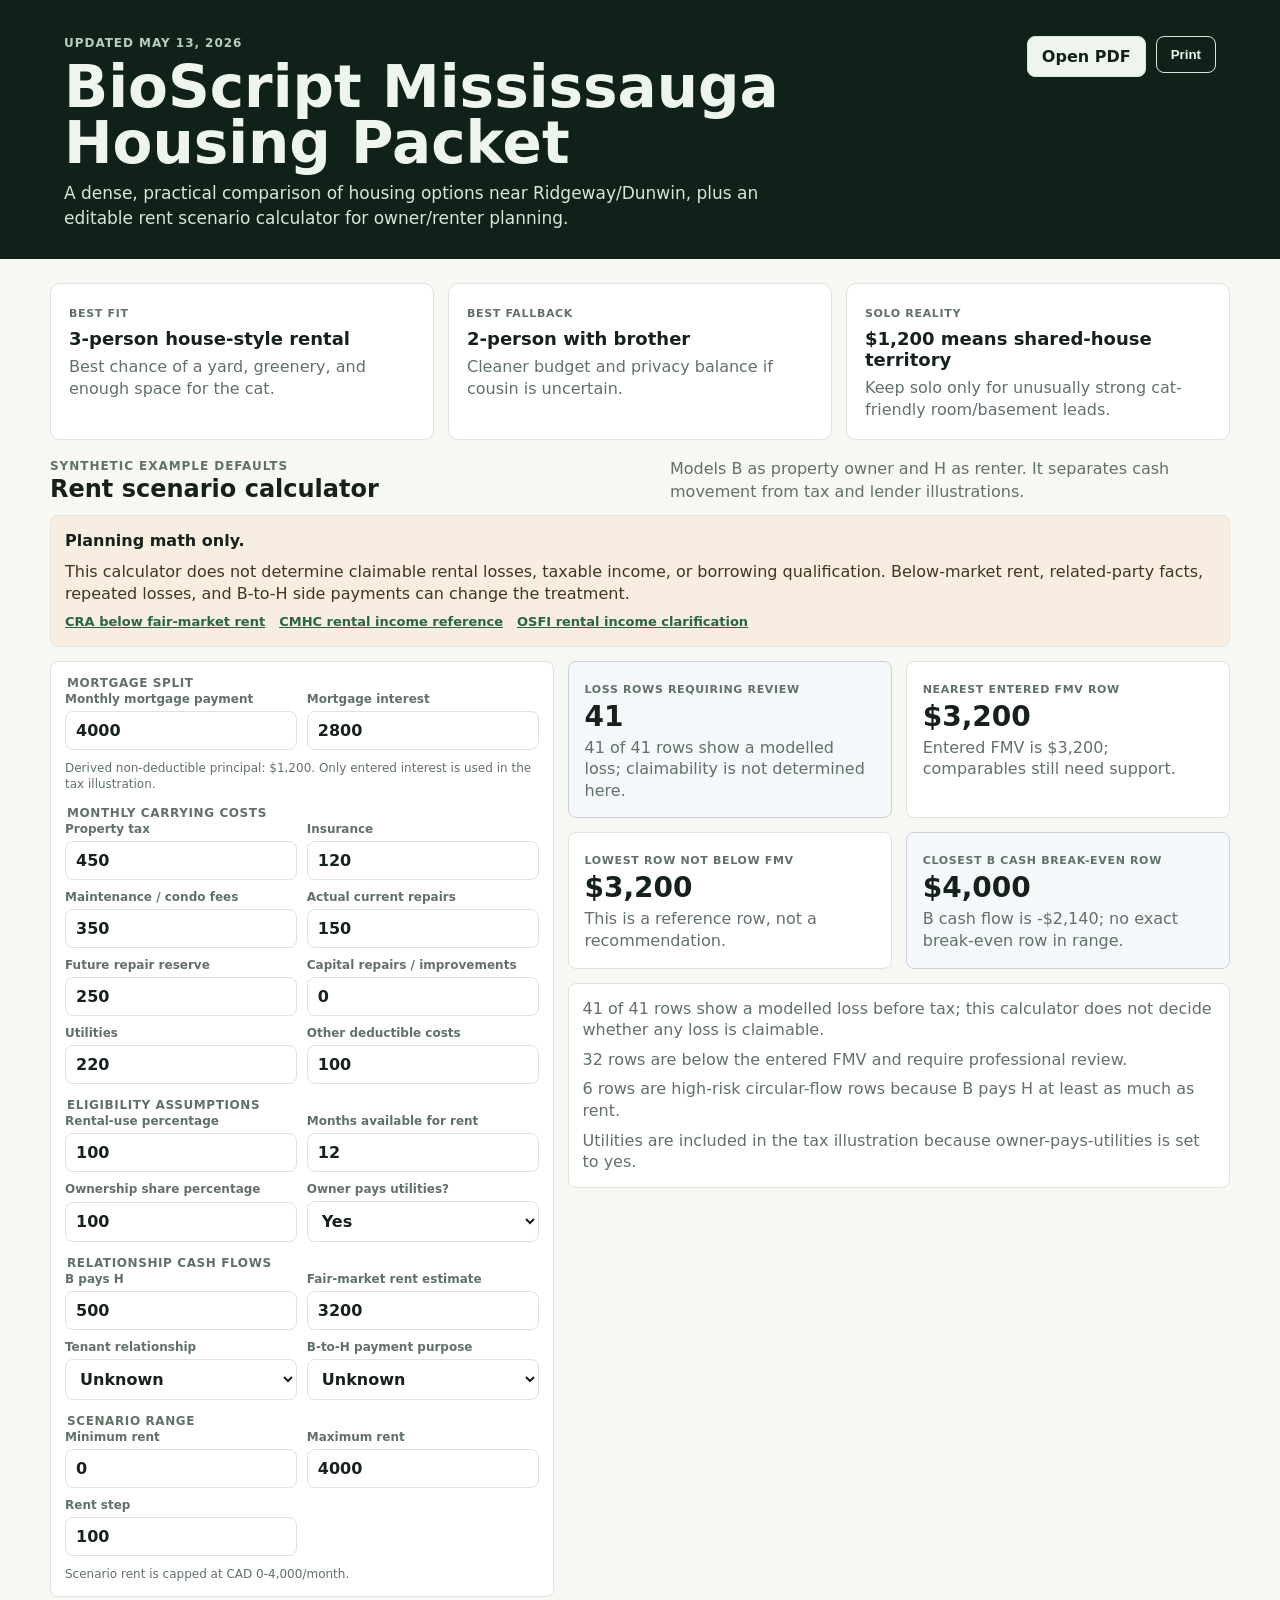
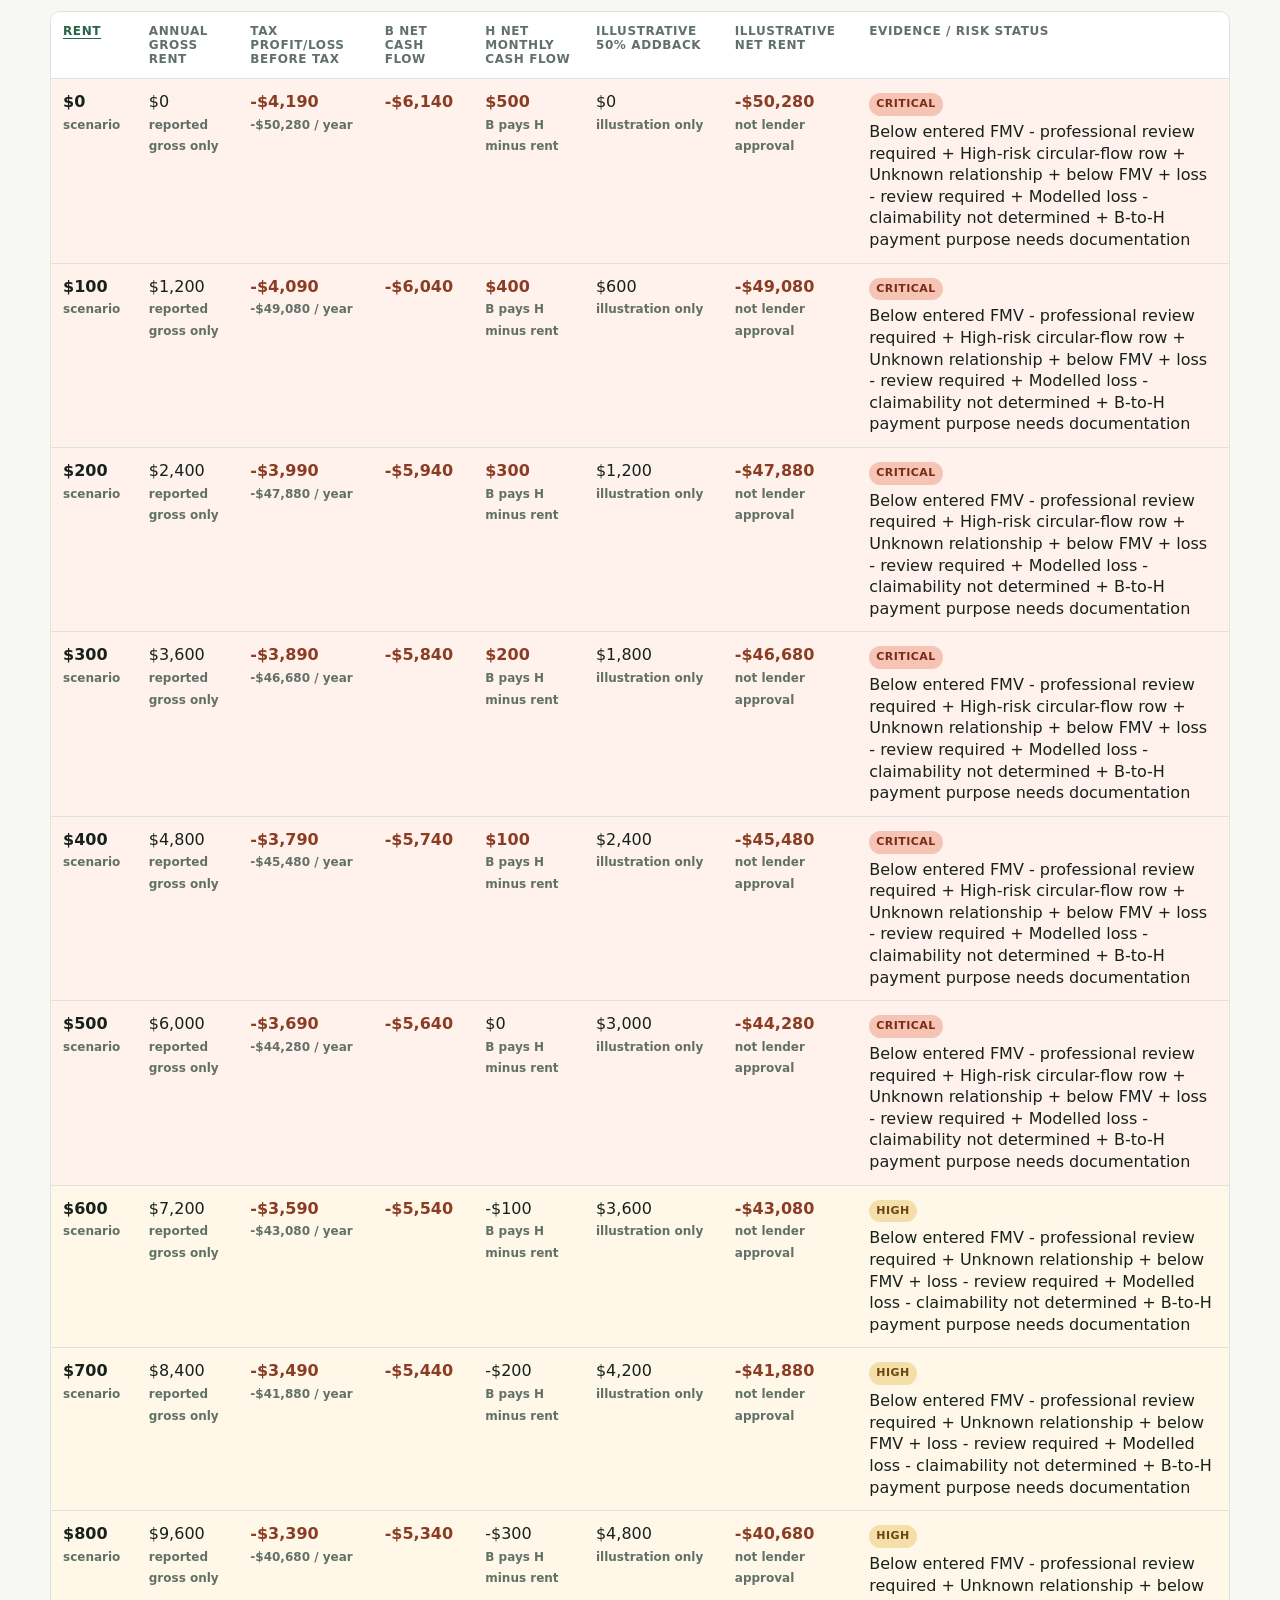
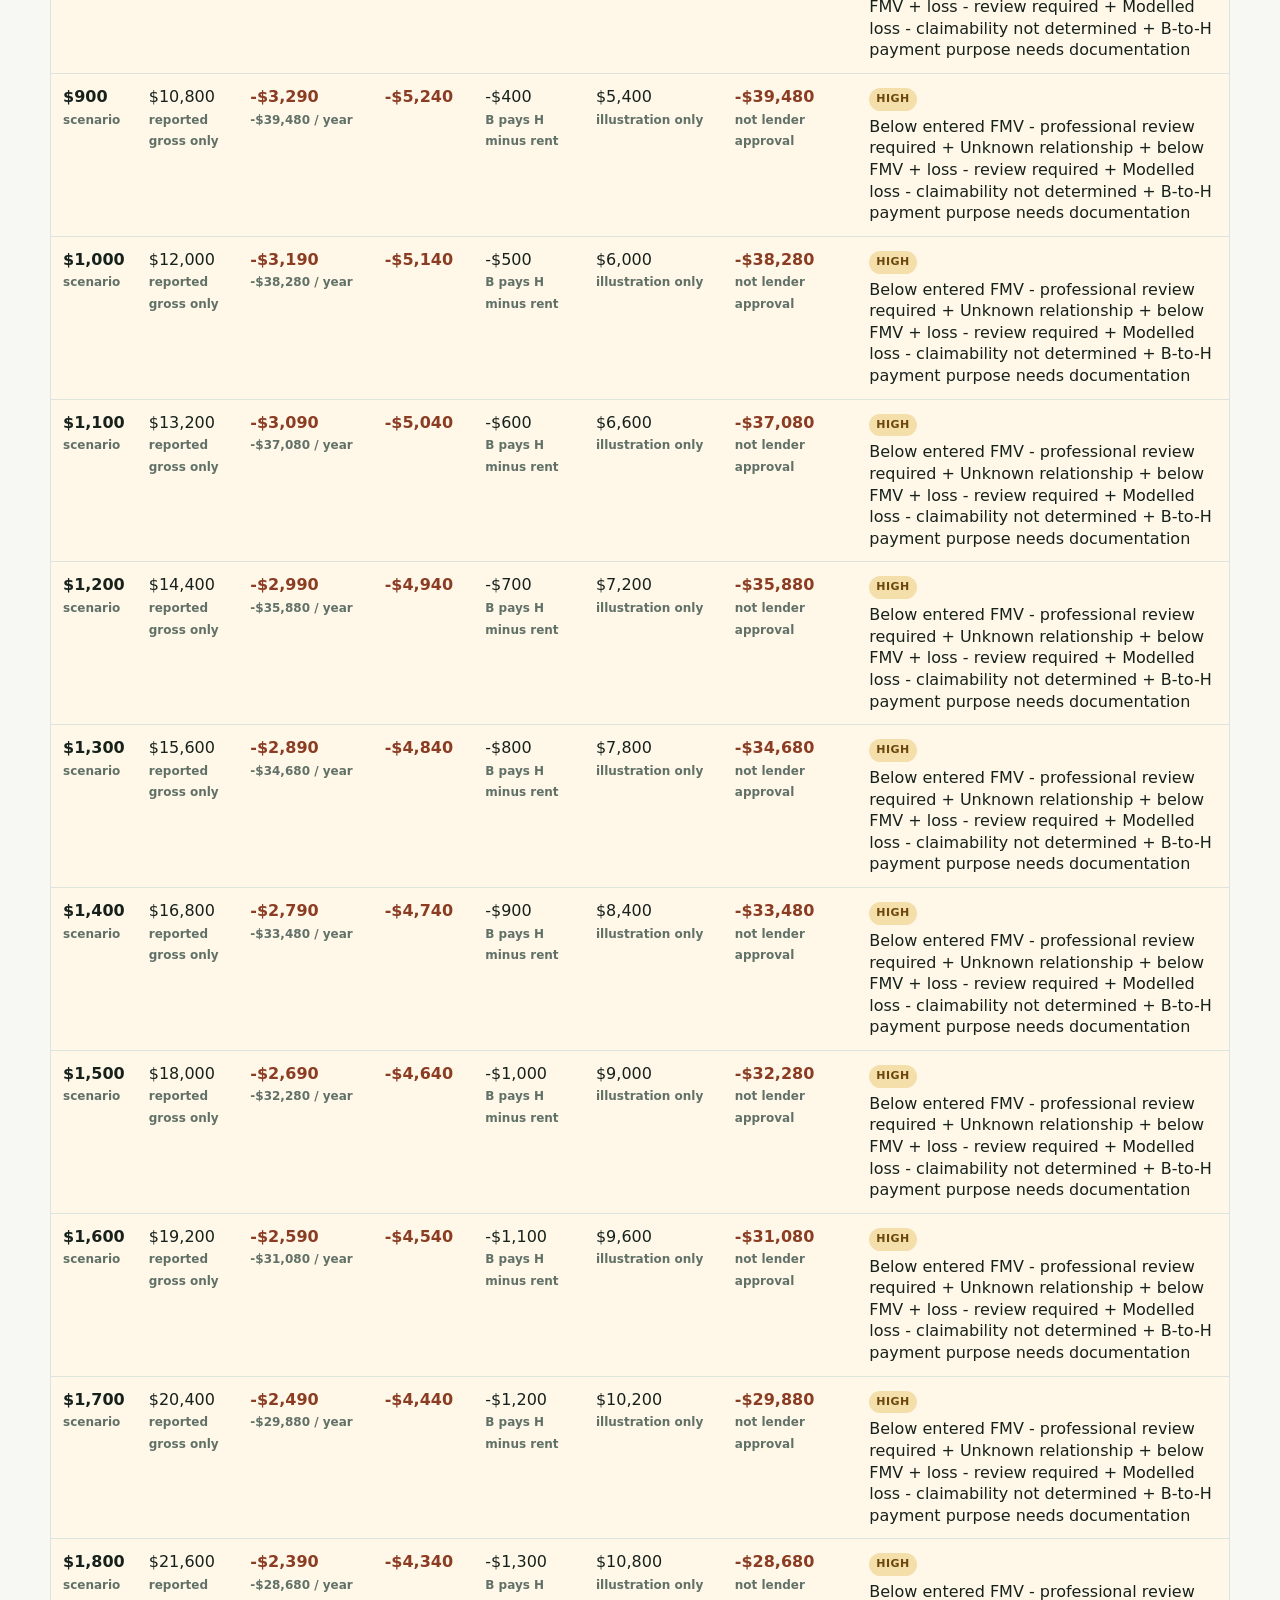
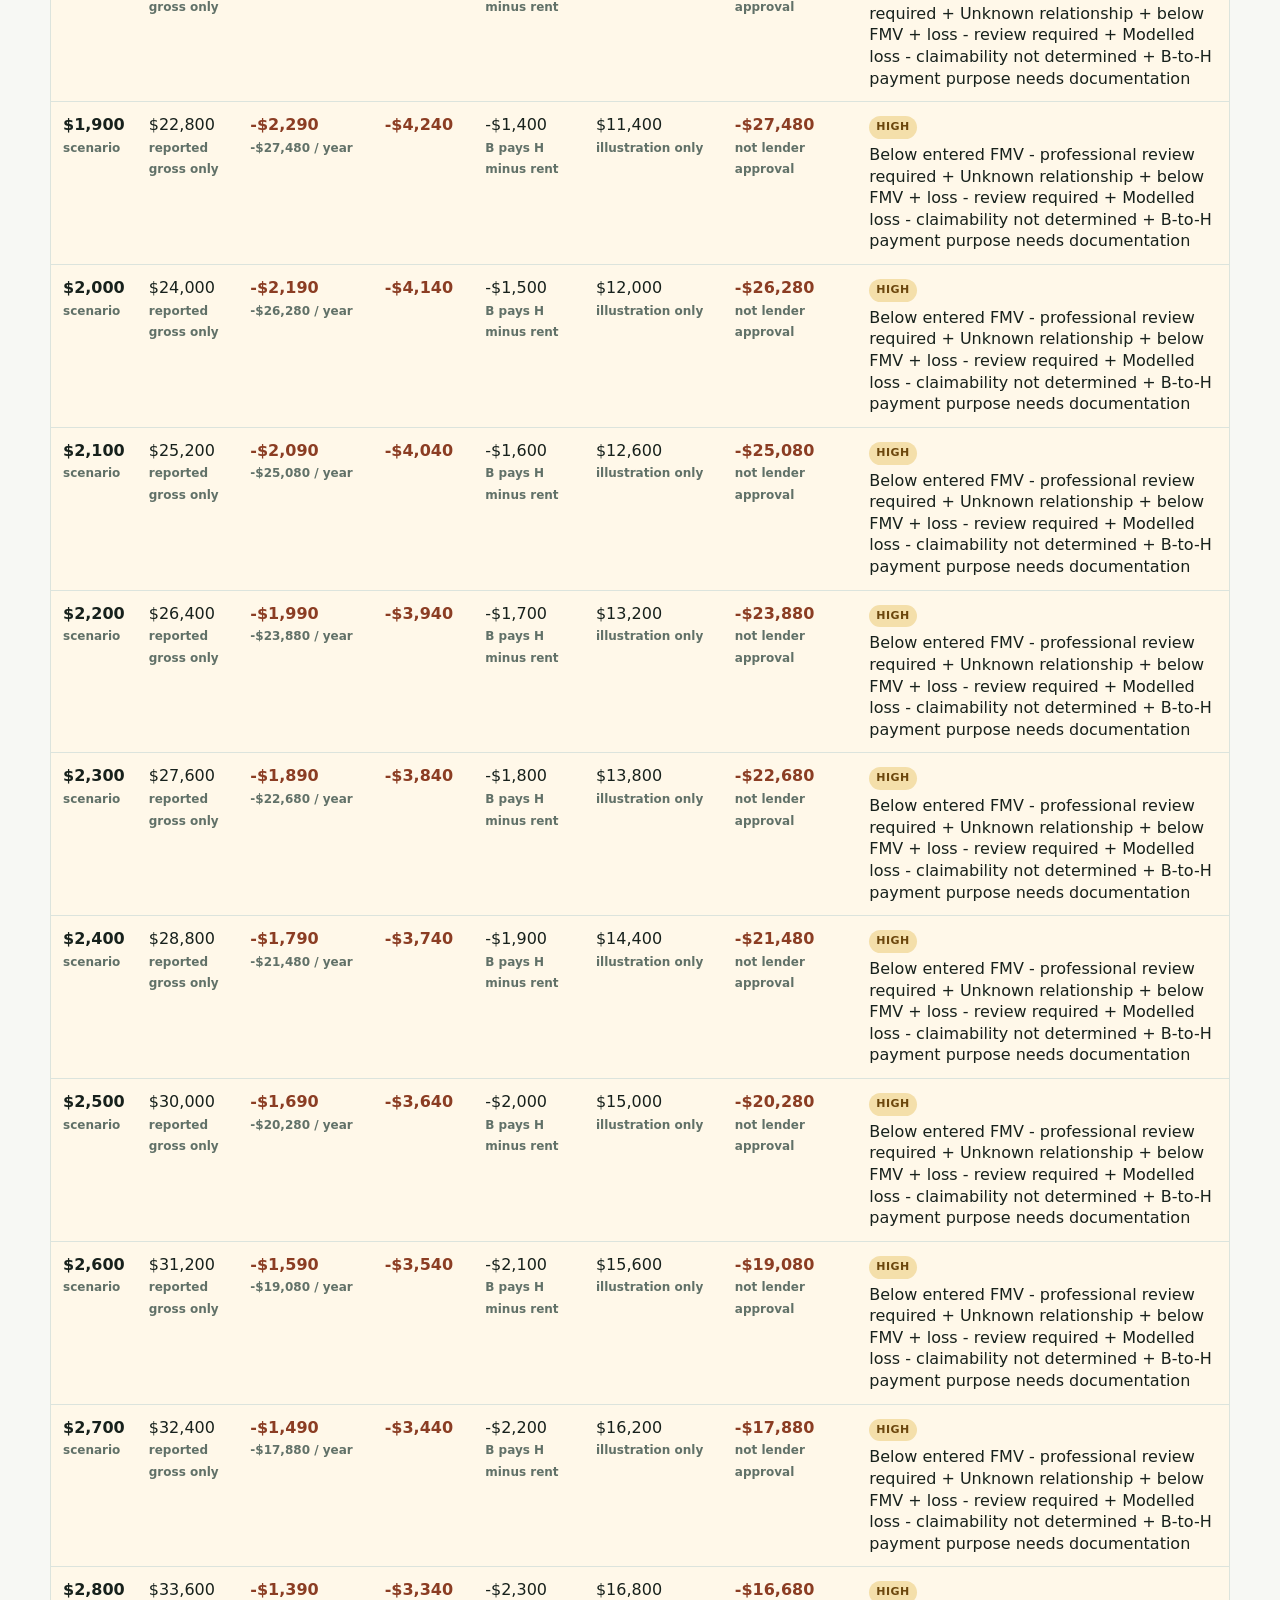
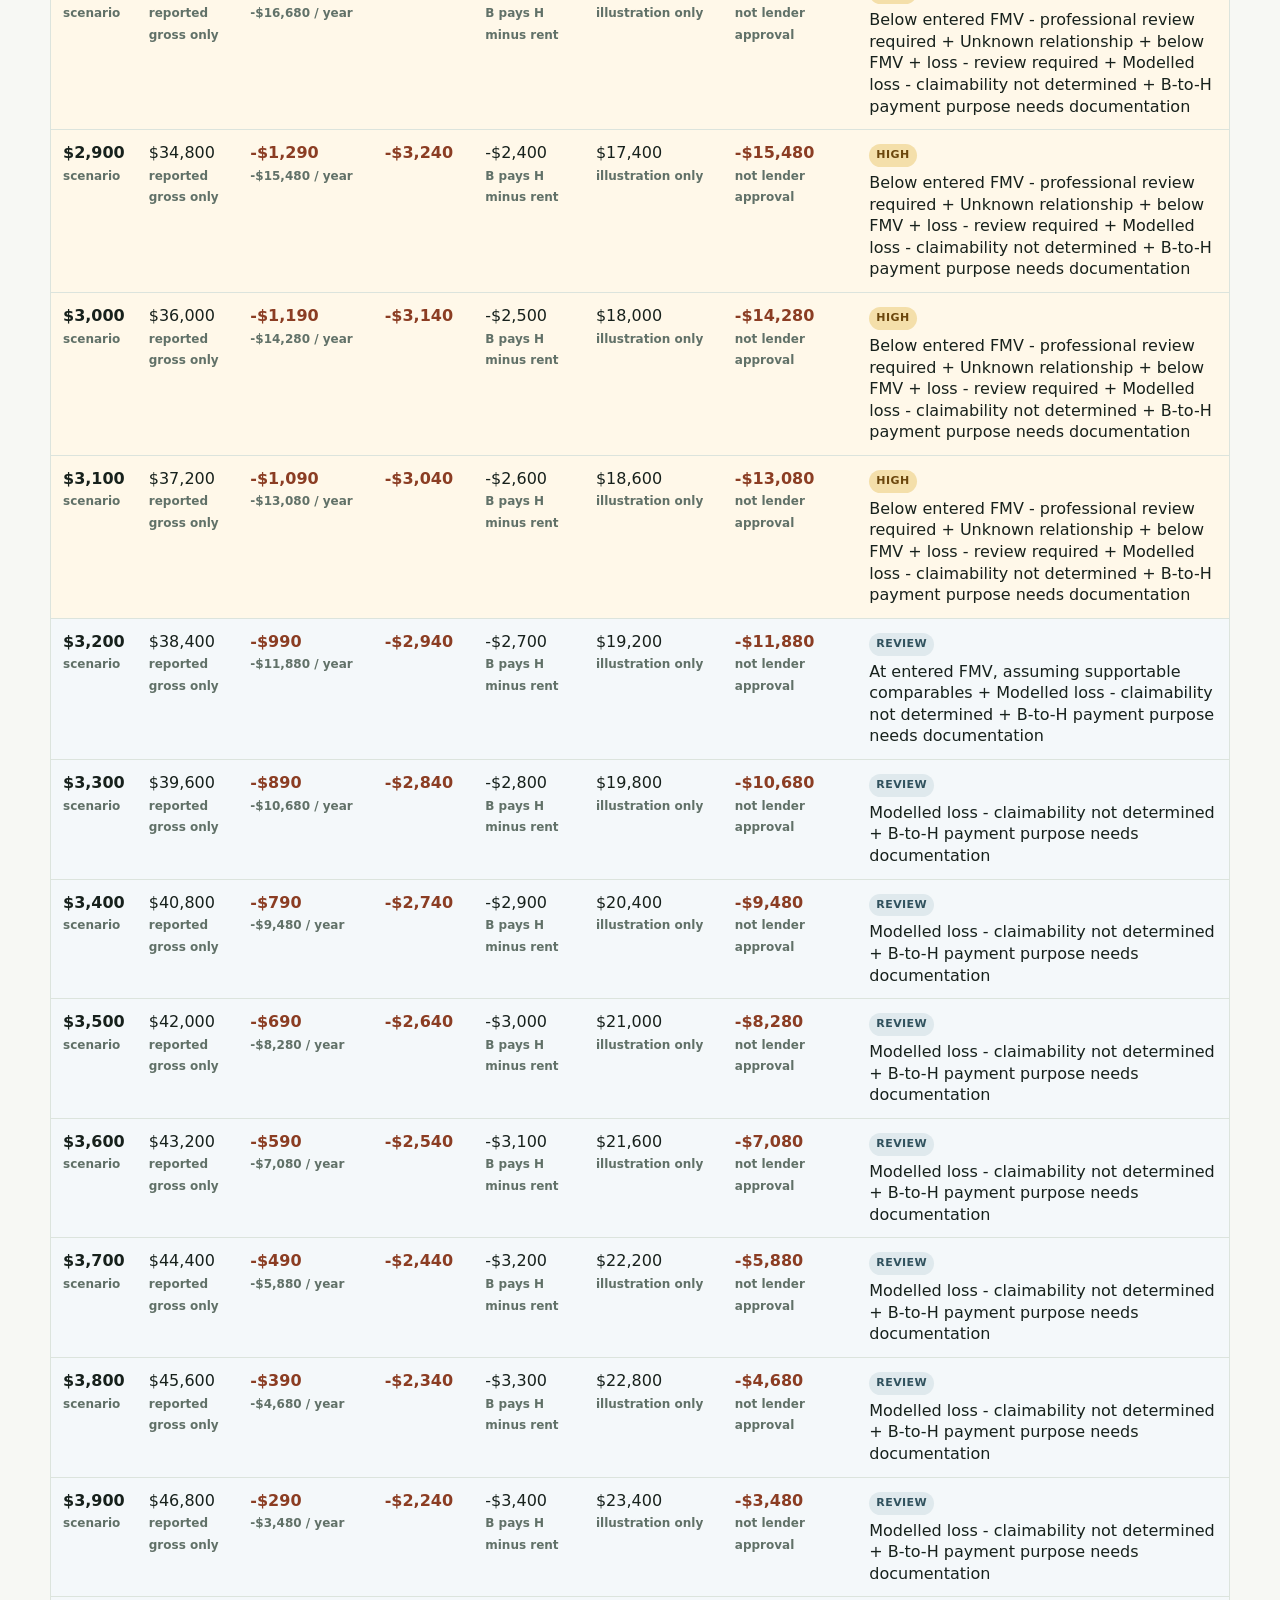
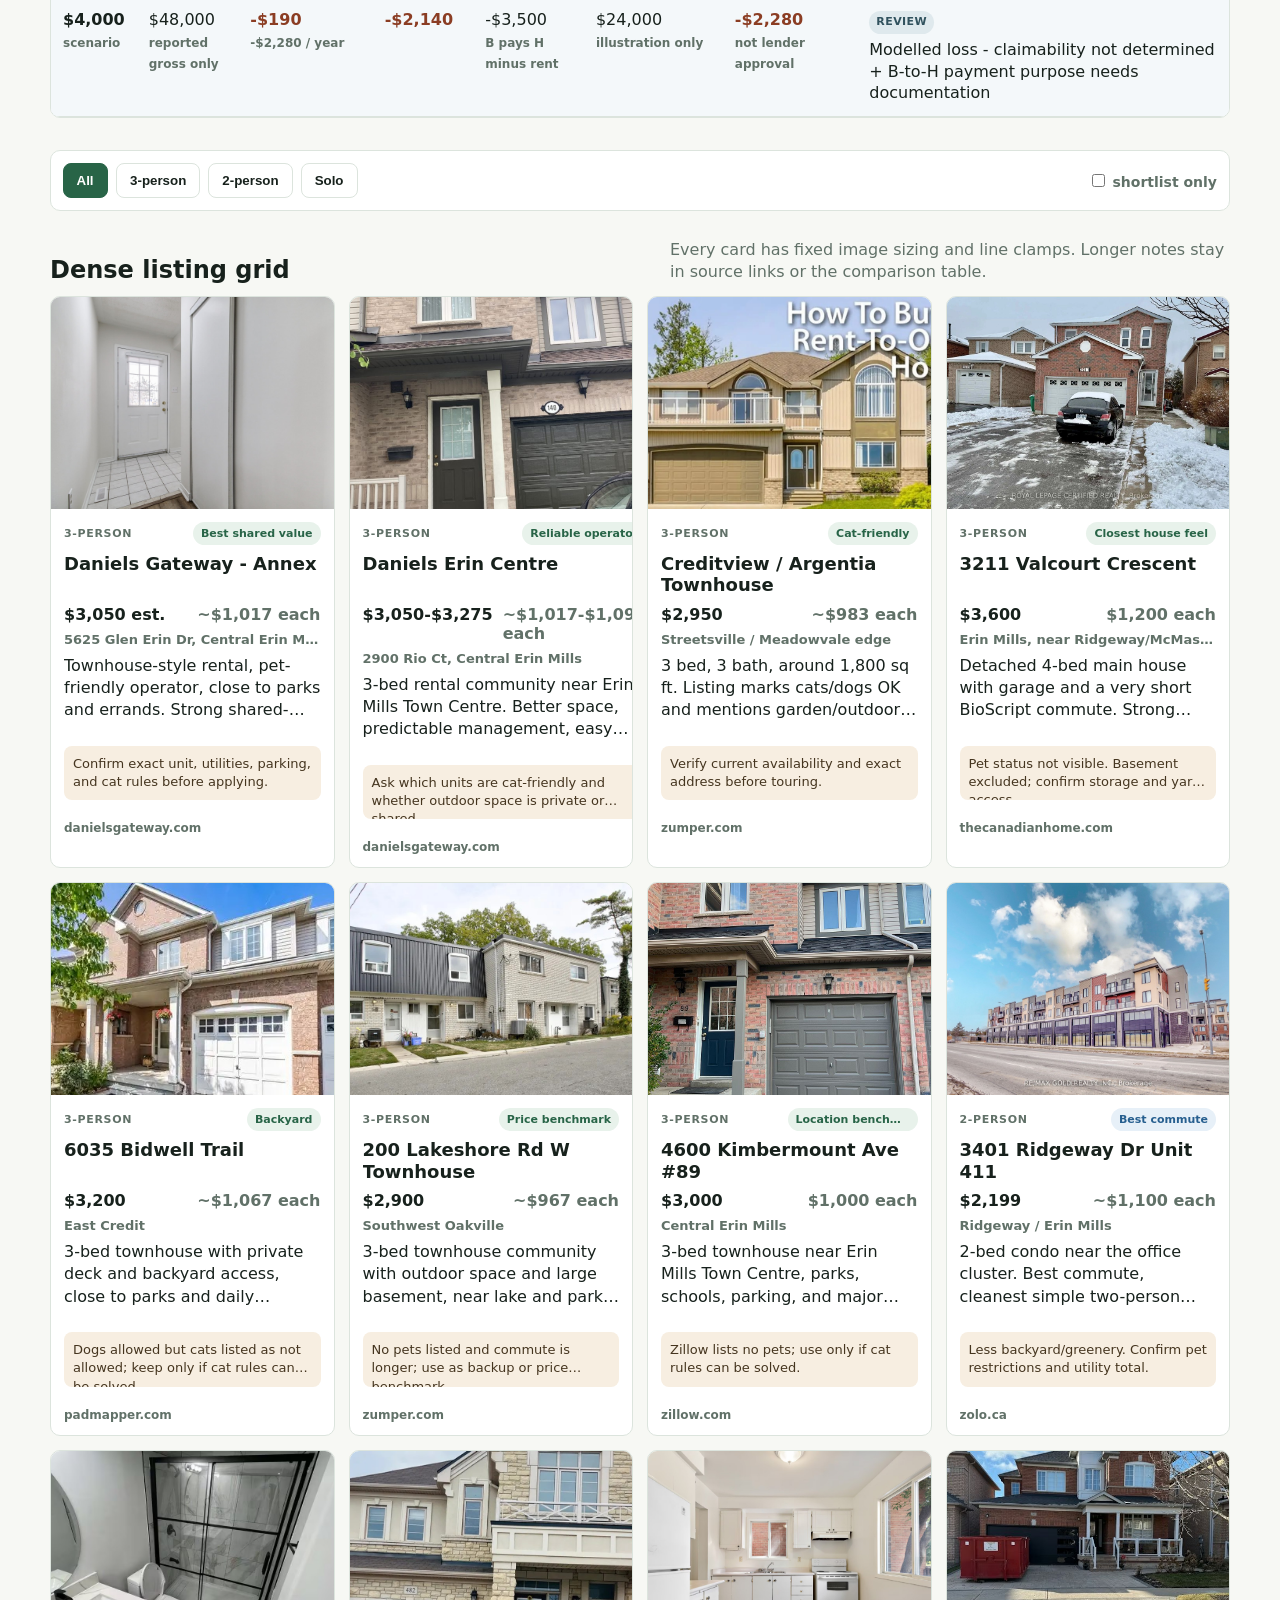
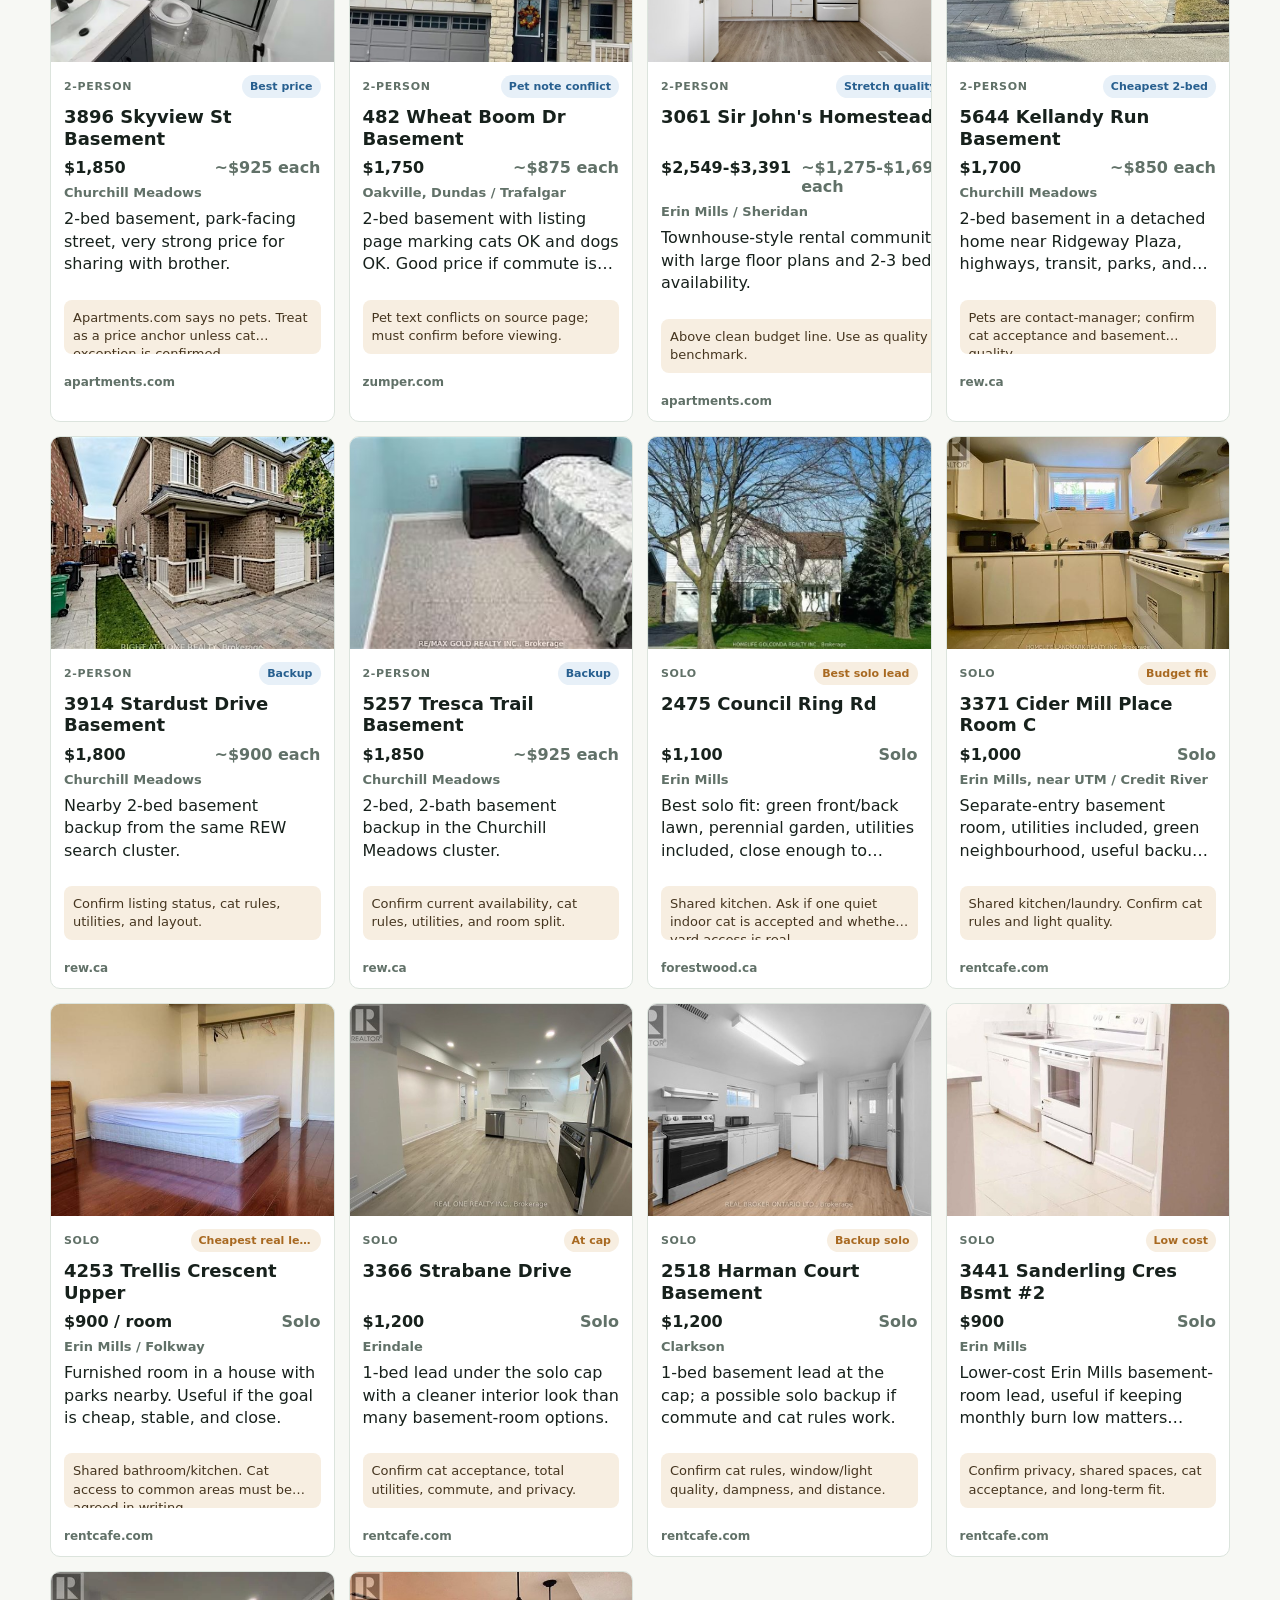
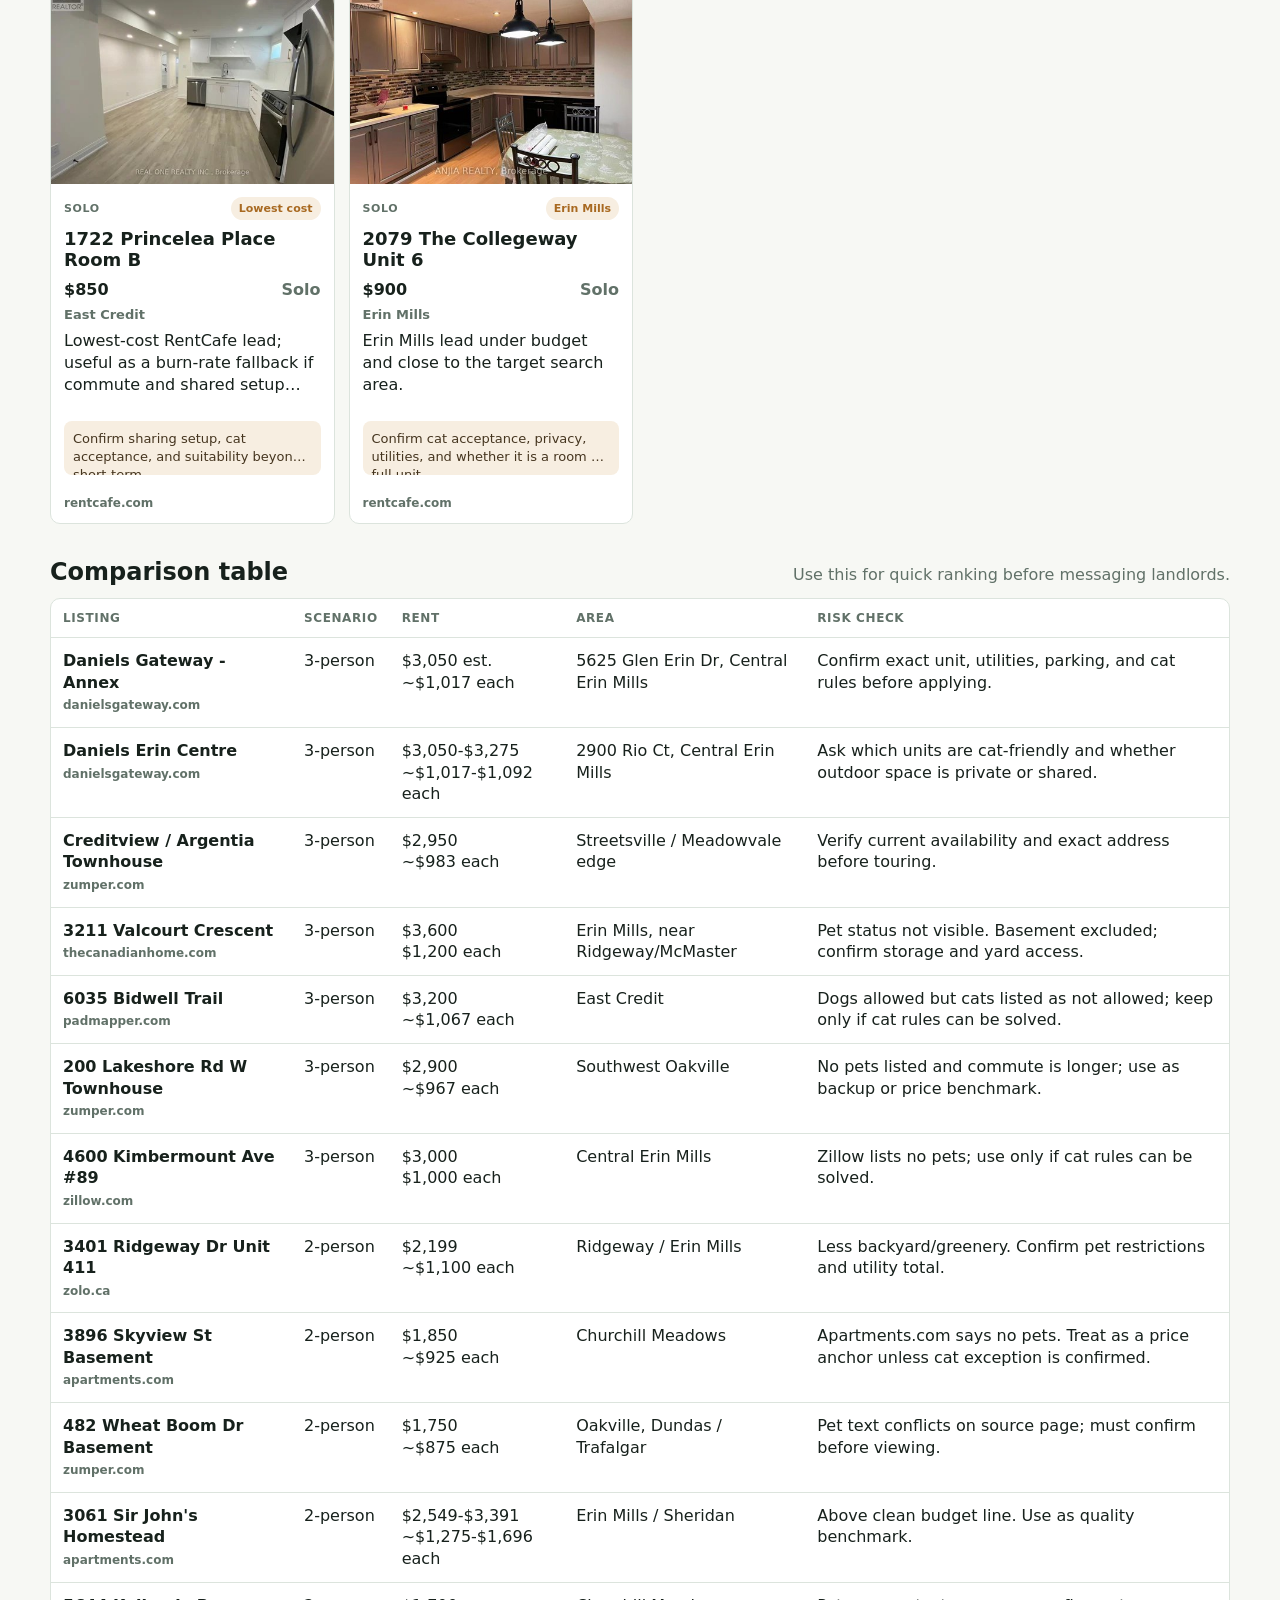
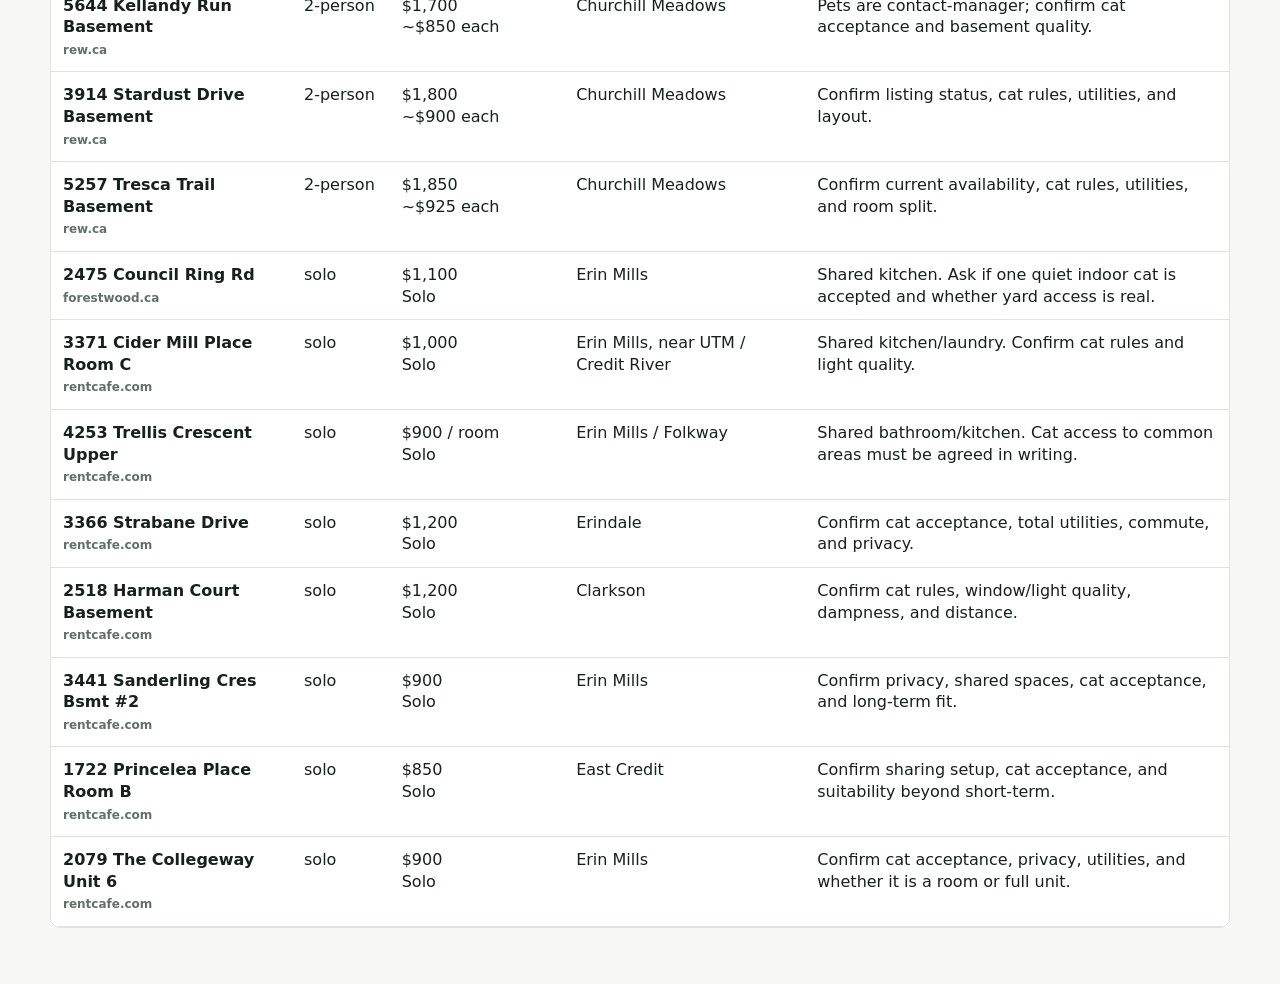
==== commit 891f55cd: "fix: make rent calculator evidence-gated Remove optimizer-style score outputs, split tax/cash/lender" ====
--- a/index.html
+++ b/index.html
@@ -44,16 +44,16 @@
             <p class="label">Synthetic example defaults</p>
             <h2 id="calculatorTitle">Rent scenario calculator</h2>
           </div>
-          <p>Models B as property owner and H as renter. B pays H separately; H pays rent back to B.</p>
+          <p>Models B as property owner and H as renter. It separates cash movement from tax and lender illustrations.</p>
         </div>
 
         <div class="caution-panel" role="note">
           <strong>Planning math only.</strong>
-          <span>Tax-loss treatment and loan qualification can depend on fair-market rent, relationship facts, lender policy, and professional review. CRA guidance warns that below-market rentals to someone known to the owner may limit rental-loss claims.</span>
+          <span>This calculator does not determine claimable rental losses, taxable income, or borrowing qualification. Below-market rent, related-party facts, repeated losses, and B-to-H side payments can change the treatment.</span>
           <div class="source-links">
-            <a href="https://www.canada.ca/en/revenue-agency/services/tax/businesses/topics/rental-income/rental-losses.html">CRA rental losses</a>
             <a href="https://www.canada.ca/en/revenue-agency/services/tax/businesses/topics/rental-income/renting-below-fair-market-value.html">CRA below fair-market rent</a>
-            <a href="https://www.canada.ca/en/revenue-agency/services/forms-publications/publications/t4036/rental-income.html">CRA rental income guide</a>
+            <a href="https://assets.cmhc-schl.gc.ca/sf/project/cmhc/pdfs/content/en/rental-income-promo-card-jun28.pdf?rev=963e6041-f383-45e3-96f5-df5e765054c9">CMHC rental income reference</a>
+            <a href="https://www.osfi-bsif.gc.ca/en/risks/real-estate-secured-lending/clarifying-osfis-guidance-rental-income-mortgage-classification">OSFI rental income clarification</a>
           </div>
         </div>
 
@@ -69,10 +69,6 @@
                 <span>Mortgage interest</span>
                 <input id="mortgageInterest" type="number" min="0" step="50" value="2800" />
               </label>
-              <label>
-                <span>Non-deductible principal</span>
-                <input id="mortgagePrincipal" type="number" min="0" step="50" value="1200" />
-              </label>
               <p class="field-note" id="mortgageSplitNote"></p>
             </fieldset>
 
@@ -91,8 +87,16 @@
                 <input id="maintenanceFees" type="number" min="0" step="25" value="350" />
               </label>
               <label>
-                <span>Repairs reserve</span>
-                <input id="repairsReserve" type="number" min="0" step="25" value="250" />
+                <span>Actual current repairs</span>
+                <input id="actualRepairs" type="number" min="0" step="25" value="150" />
+              </label>
+              <label>
+                <span>Future repair reserve</span>
+                <input id="repairReserve" type="number" min="0" step="25" value="250" />
+              </label>
+              <label>
+                <span>Capital repairs / improvements</span>
+                <input id="capitalRepairs" type="number" min="0" step="25" value="0" />
               </label>
               <label>
                 <span>Utilities</span>
@@ -105,6 +109,29 @@
             </fieldset>
 
             <fieldset>
+              <legend>Eligibility assumptions</legend>
+              <label>
+                <span>Rental-use percentage</span>
+                <input id="rentalUsePct" type="number" min="0" max="100" step="5" value="100" />
+              </label>
+              <label>
+                <span>Months available for rent</span>
+                <input id="availableMonths" type="number" min="0" max="12" step="1" value="12" />
+              </label>
+              <label>
+                <span>Ownership share percentage</span>
+                <input id="ownershipShare" type="number" min="0" max="100" step="5" value="100" />
+              </label>
+              <label>
+                <span>Owner pays utilities?</span>
+                <select id="ownerPaysUtilities">
+                  <option value="yes" selected>Yes</option>
+                  <option value="no">No</option>
+                </select>
+              </label>
+            </fieldset>
+
+            <fieldset>
               <legend>Relationship cash flows</legend>
               <label>
                 <span>B pays H</span>
@@ -113,6 +140,25 @@
               <label>
                 <span>Fair-market rent estimate</span>
                 <input id="fairMarketRent" type="number" min="0" step="100" value="3200" />
+              </label>
+              <label>
+                <span>Tenant relationship</span>
+                <select id="tenantRelationship">
+                  <option value="unknown" selected>Unknown</option>
+                  <option value="unrelated">Unrelated</option>
+                  <option value="known">Known</option>
+                  <option value="related">Related</option>
+                </select>
+              </label>
+              <label>
+                <span>B-to-H payment purpose</span>
+                <select id="bPaysHPurpose">
+                  <option value="unknown" selected>Unknown</option>
+                  <option value="unrelated-support">Unrelated support</option>
+                  <option value="service-payment">Service payment</option>
+                  <option value="reimbursement">Reimbursement</option>
+                  <option value="rent-subsidy">Rent subsidy</option>
+                </select>
               </label>
             </fieldset>
 
@@ -145,12 +191,13 @@
             <thead>
               <tr>
                 <th><button data-rent-sort="rent" type="button">Rent</button></th>
-                <th><button data-rent-sort="grossIncome" type="button">Gross income</button></th>
-                <th><button data-rent-sort="netRental" type="button">Rental profit/loss</button></th>
+                <th><button data-rent-sort="annualGrossRent" type="button">Annual gross rent</button></th>
+                <th><button data-rent-sort="taxProfitLoss" type="button">Tax profit/loss before tax</button></th>
                 <th><button data-rent-sort="bCashFlow" type="button">B net cash flow</button></th>
-                <th><button data-rent-sort="hNetCost" type="button">H net cost</button></th>
-                <th><button data-rent-sort="loanScore" type="button">Loan-usefulness score</button></th>
-                <th>Risk flag</th>
+                <th><button data-rent-sort="hNetCashFlow" type="button">H net monthly cash flow</button></th>
+                <th><button data-rent-sort="grossRentAddback50" type="button">Illustrative 50% addback</button></th>
+                <th><button data-rent-sort="illustrativeNetRentalIncome" type="button">Illustrative net rent</button></th>
+                <th><button data-rent-sort="riskRank" type="button">Evidence / risk status</button></th>
               </tr>
             </thead>
             <tbody id="rentScenarioTable"></tbody>
--- a/styles.css
+++ b/styles.css
@@ -209,7 +209,8 @@
   font-weight: 800;
 }
 
-.assumptions-panel input {
+.assumptions-panel input,
+.assumptions-panel select {
   width: 100%;
   min-width: 0;
   border: 1px solid var(--line);
@@ -245,9 +246,27 @@
   padding: 16px;
 }
 
-.summary-card.balanced {
-  border-color: #b7c9bd;
-  background: var(--soft-green);
+.summary-card.critical-risk,
+.critical-row {
+  border-color: #d49a81;
+  background: #fff1ec;
+}
+
+.summary-card.high-risk,
+.high-row {
+  border-color: #d7b46c;
+  background: #fff8e9;
+}
+
+.summary-card.review-risk,
+.review-row {
+  border-color: #c8d2d7;
+  background: #f4f8fa;
+}
+
+.summary-card.neutral,
+.neutral-row {
+  background: #fff;
 }
 
 .summary-card span {
@@ -280,6 +299,20 @@
 
 .calculator-table {
   margin-top: 14px;
+}
+
+.calculator-table th:first-child,
+.calculator-table td:first-child {
+  position: sticky;
+  left: 0;
+  z-index: 2;
+  background: inherit;
+  box-shadow: 1px 0 0 var(--line);
+}
+
+.calculator-table th:first-child {
+  z-index: 3;
+  background: var(--panel);
 }
 
 th button {
@@ -294,8 +327,10 @@
   cursor: pointer;
 }
 
-.balanced-row {
-  background: #eef7f0;
+th button.sort-active {
+  color: var(--green);
+  text-decoration: underline;
+  text-underline-offset: 3px;
 }
 
 .positive {
@@ -306,6 +341,42 @@
 .negative {
   color: #8b3d23;
   font-weight: 850;
+}
+
+.risk-emphasis {
+  color: #8b3d23;
+  font-weight: 850;
+}
+
+.risk-badge {
+  display: inline-block;
+  margin-bottom: 5px;
+  border-radius: 999px;
+  padding: 4px 7px;
+  font-size: 11px;
+  font-weight: 900;
+  letter-spacing: .04em;
+  text-transform: uppercase;
+}
+
+.risk-badge.critical {
+  background: #f5c4b4;
+  color: #7d2a18;
+}
+
+.risk-badge.high {
+  background: #f4dfaa;
+  color: #6c470d;
+}
+
+.risk-badge.review {
+  background: #dfe9ed;
+  color: #31525e;
+}
+
+.risk-badge.neutral {
+  background: var(--soft-green);
+  color: var(--green);
 }
 
 .controls {
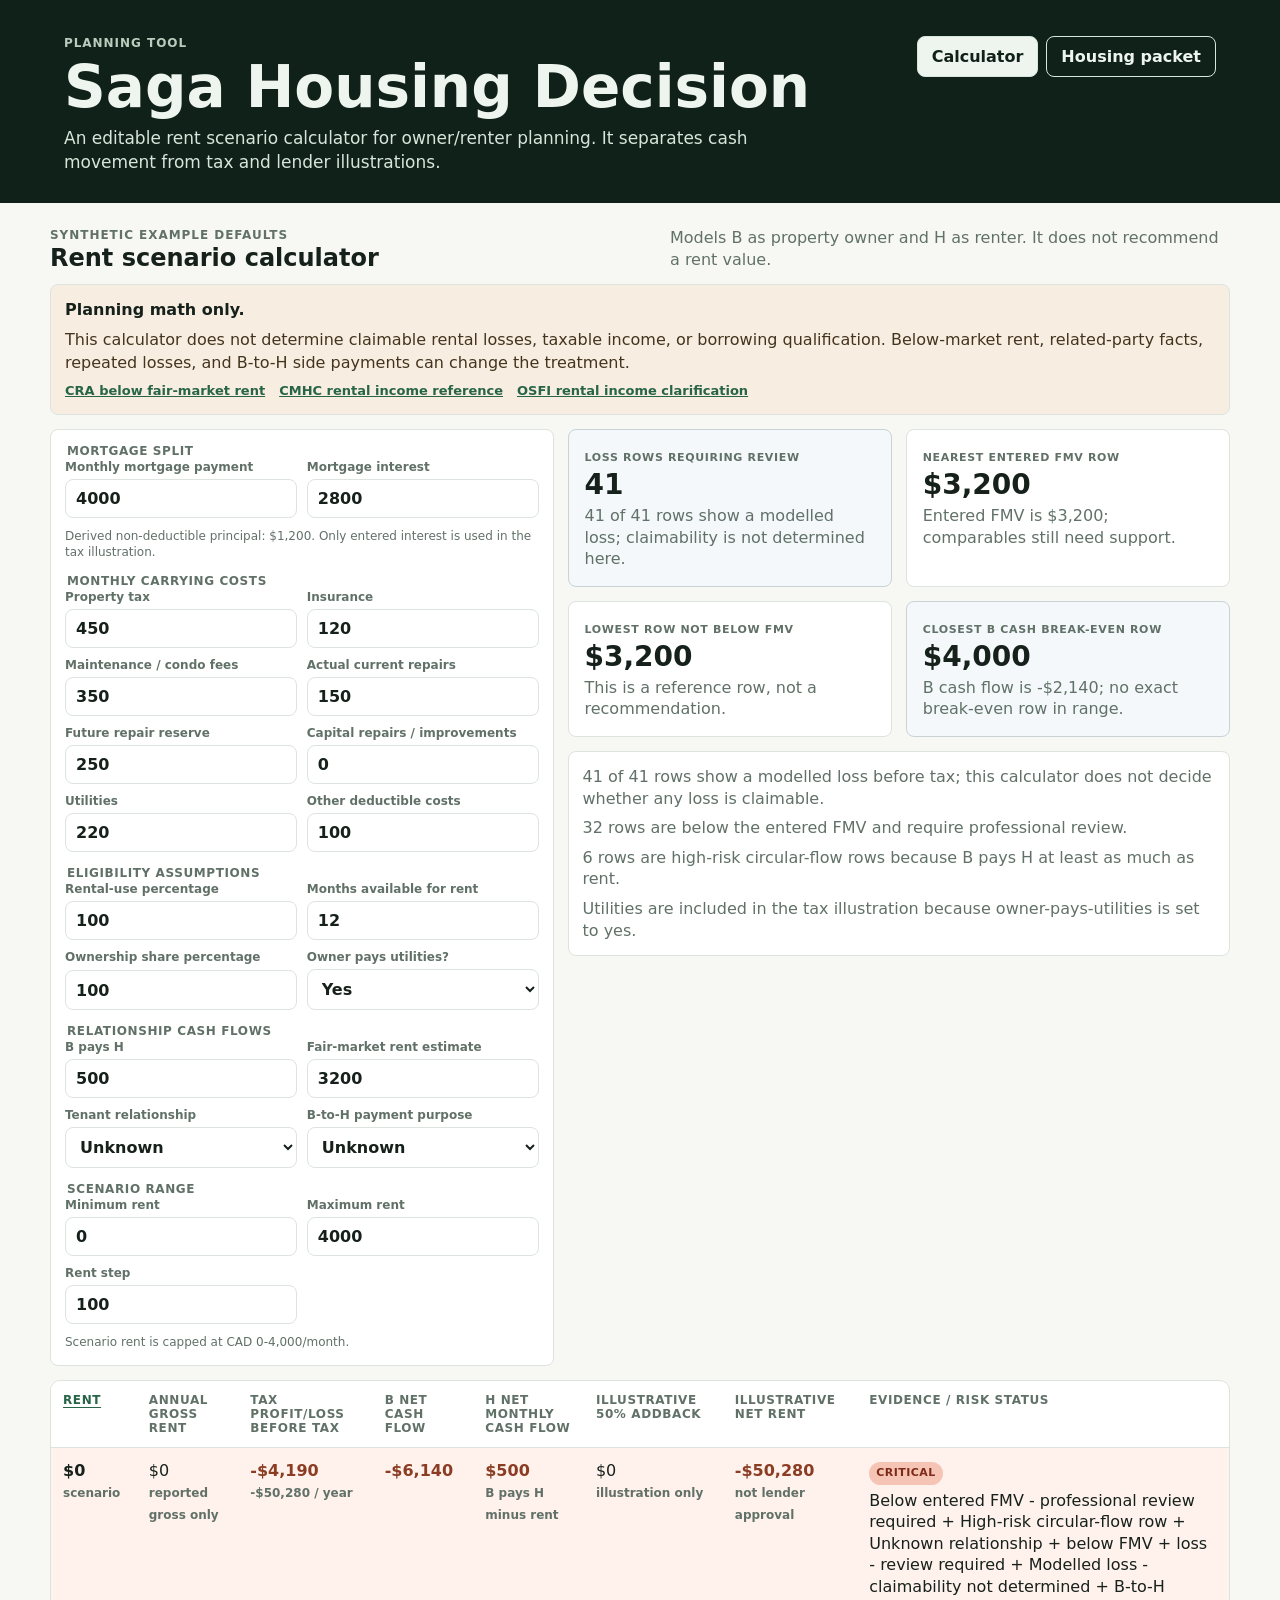
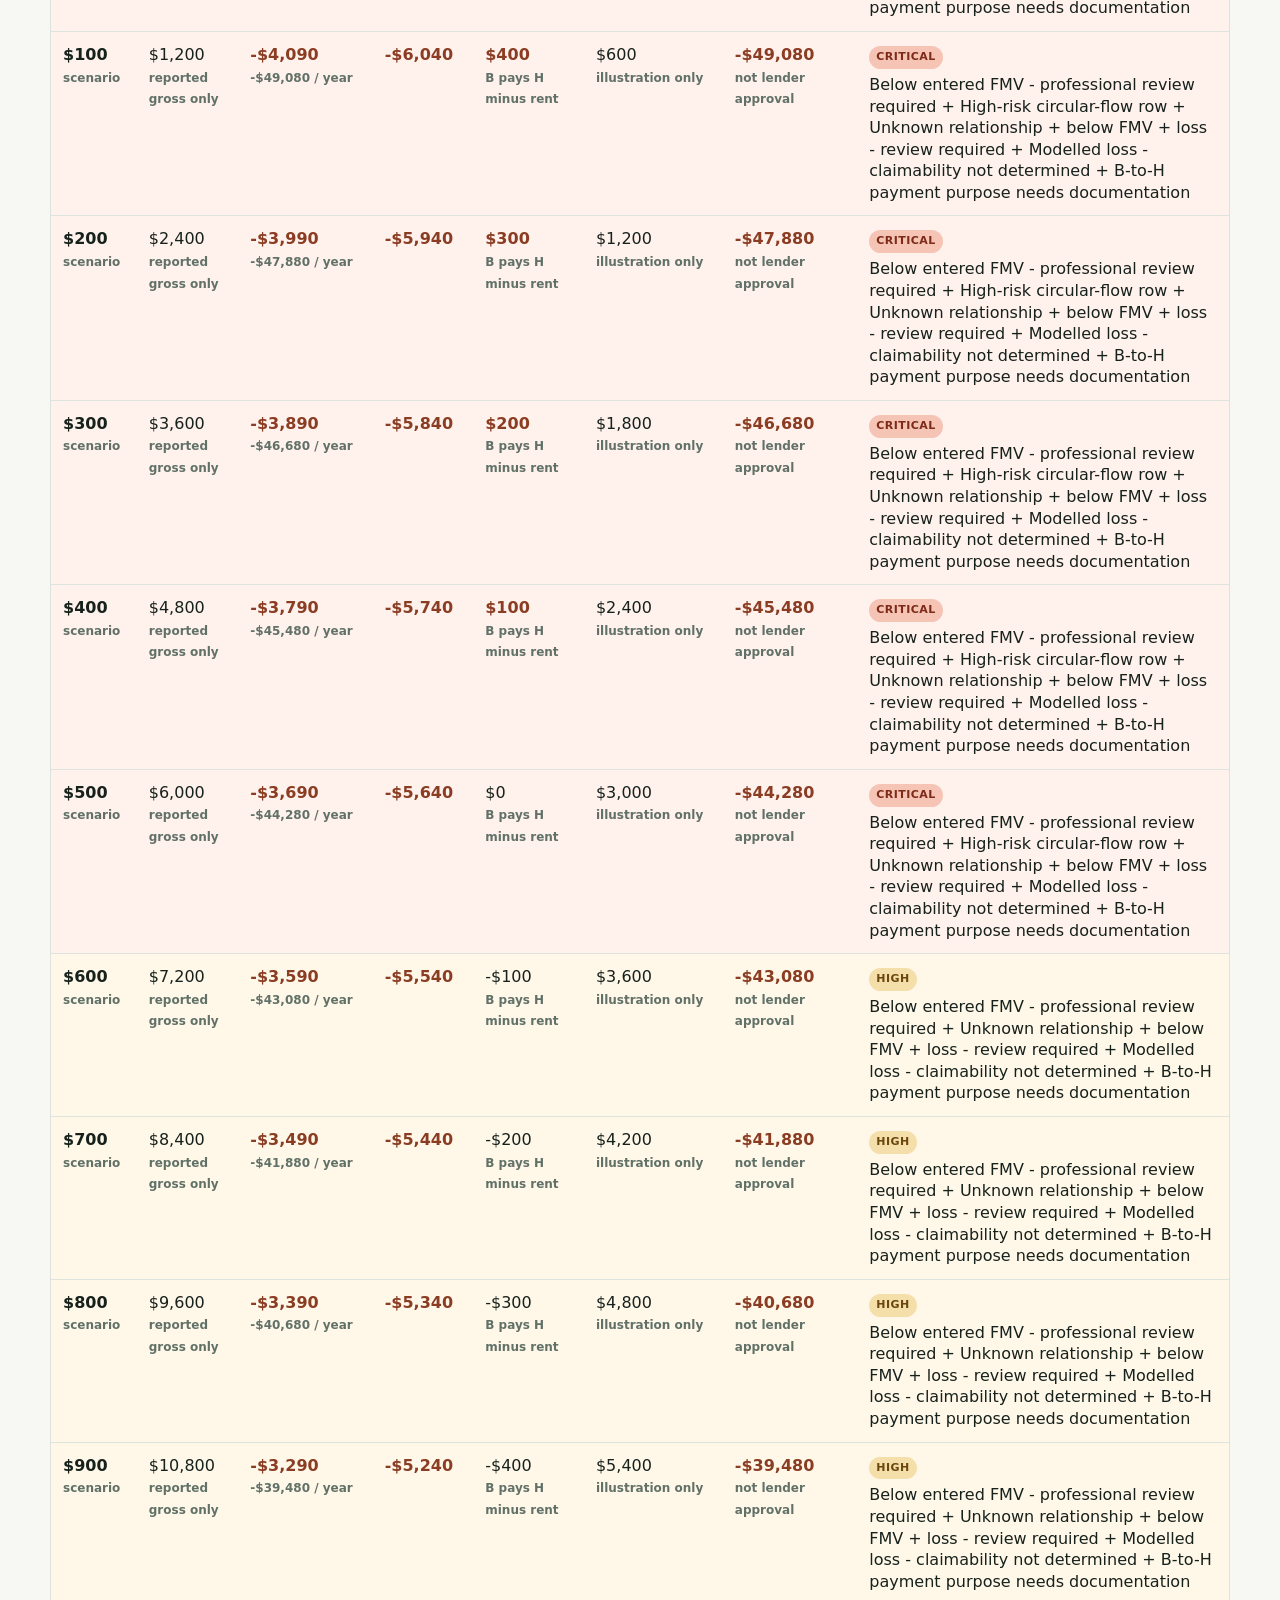
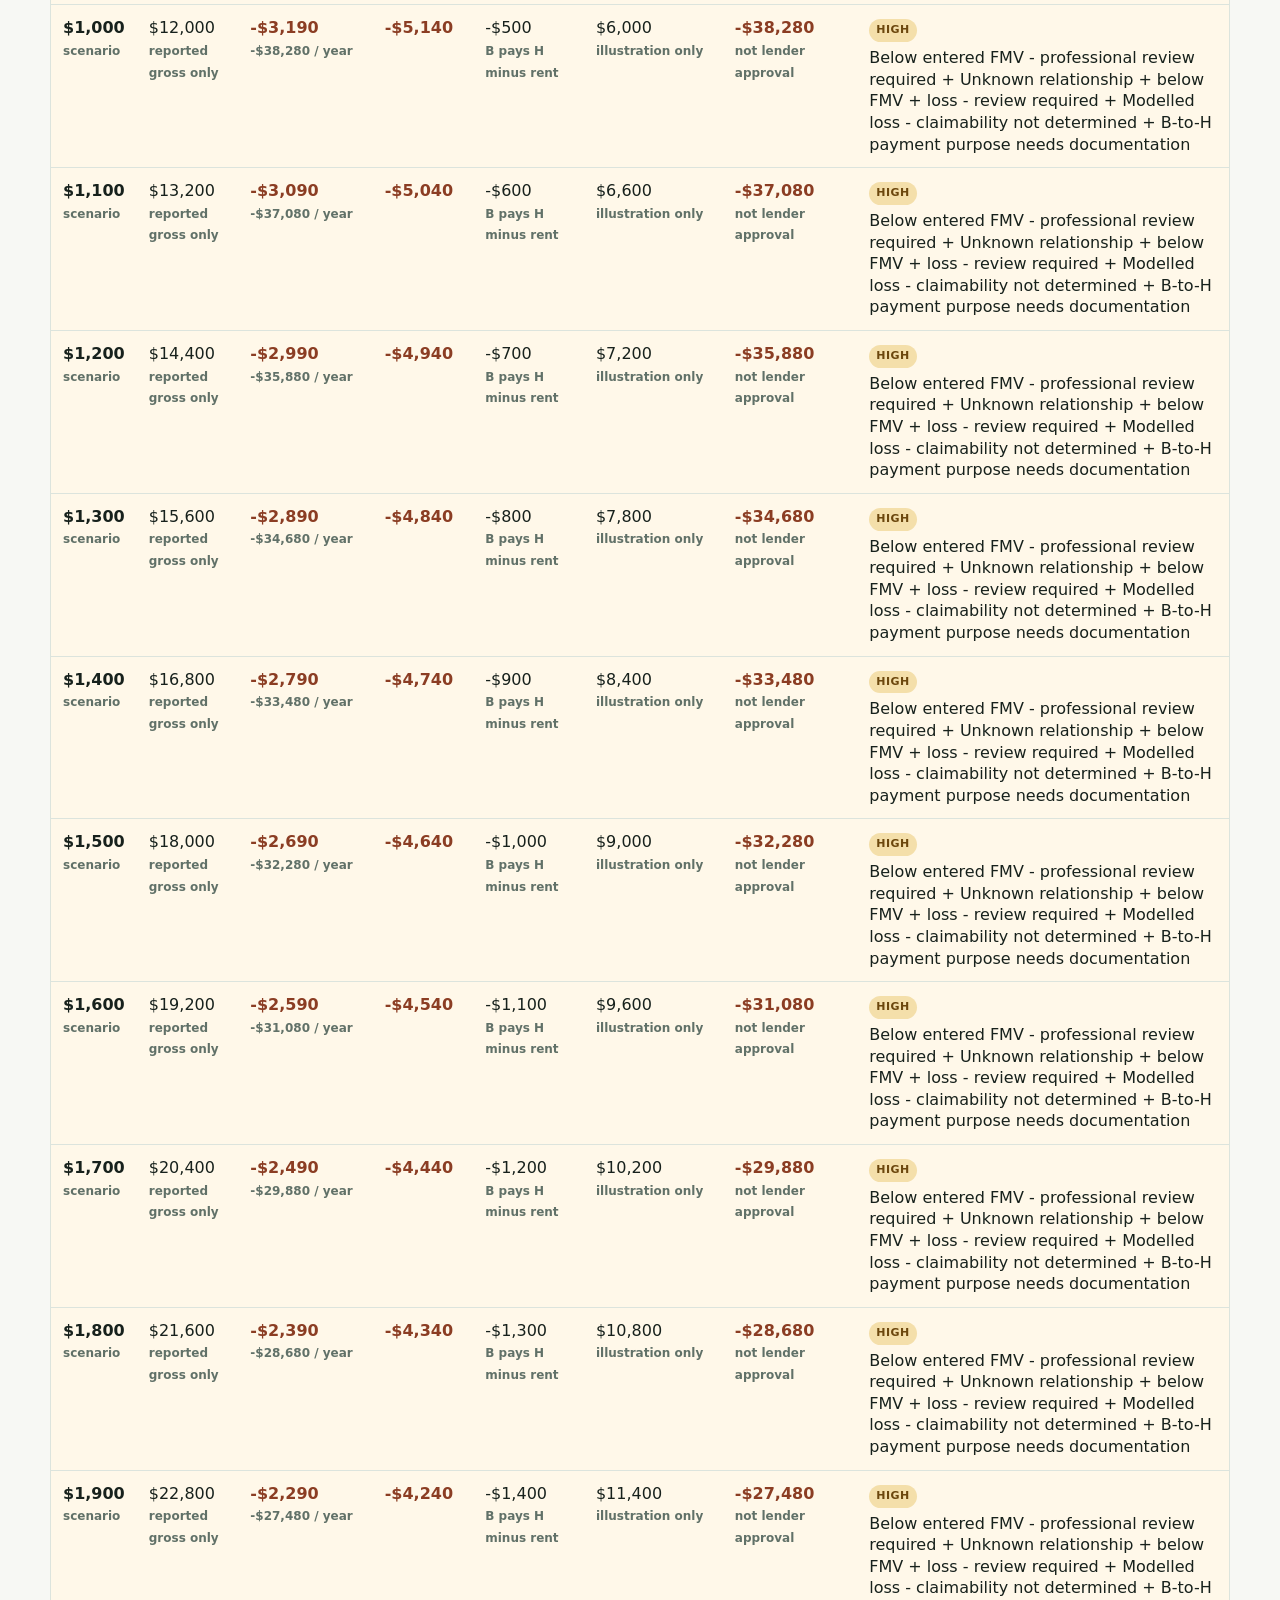
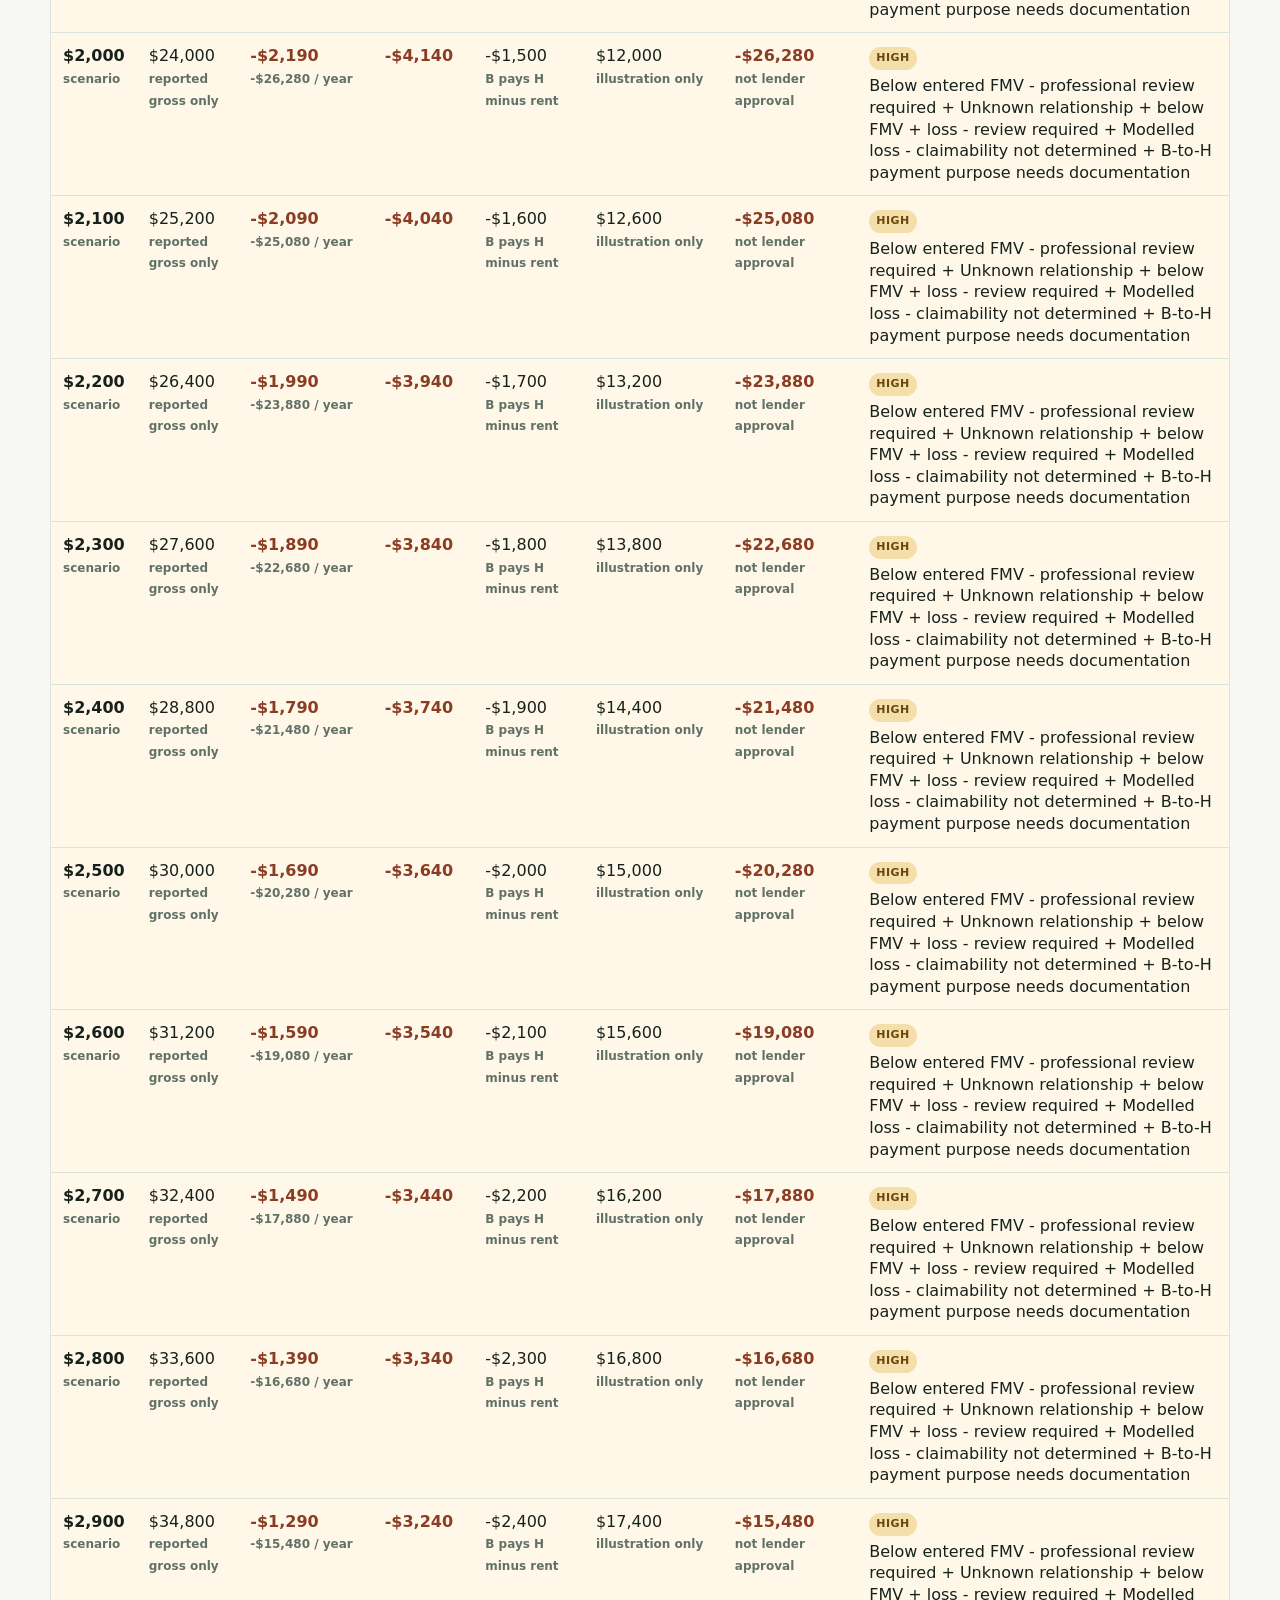
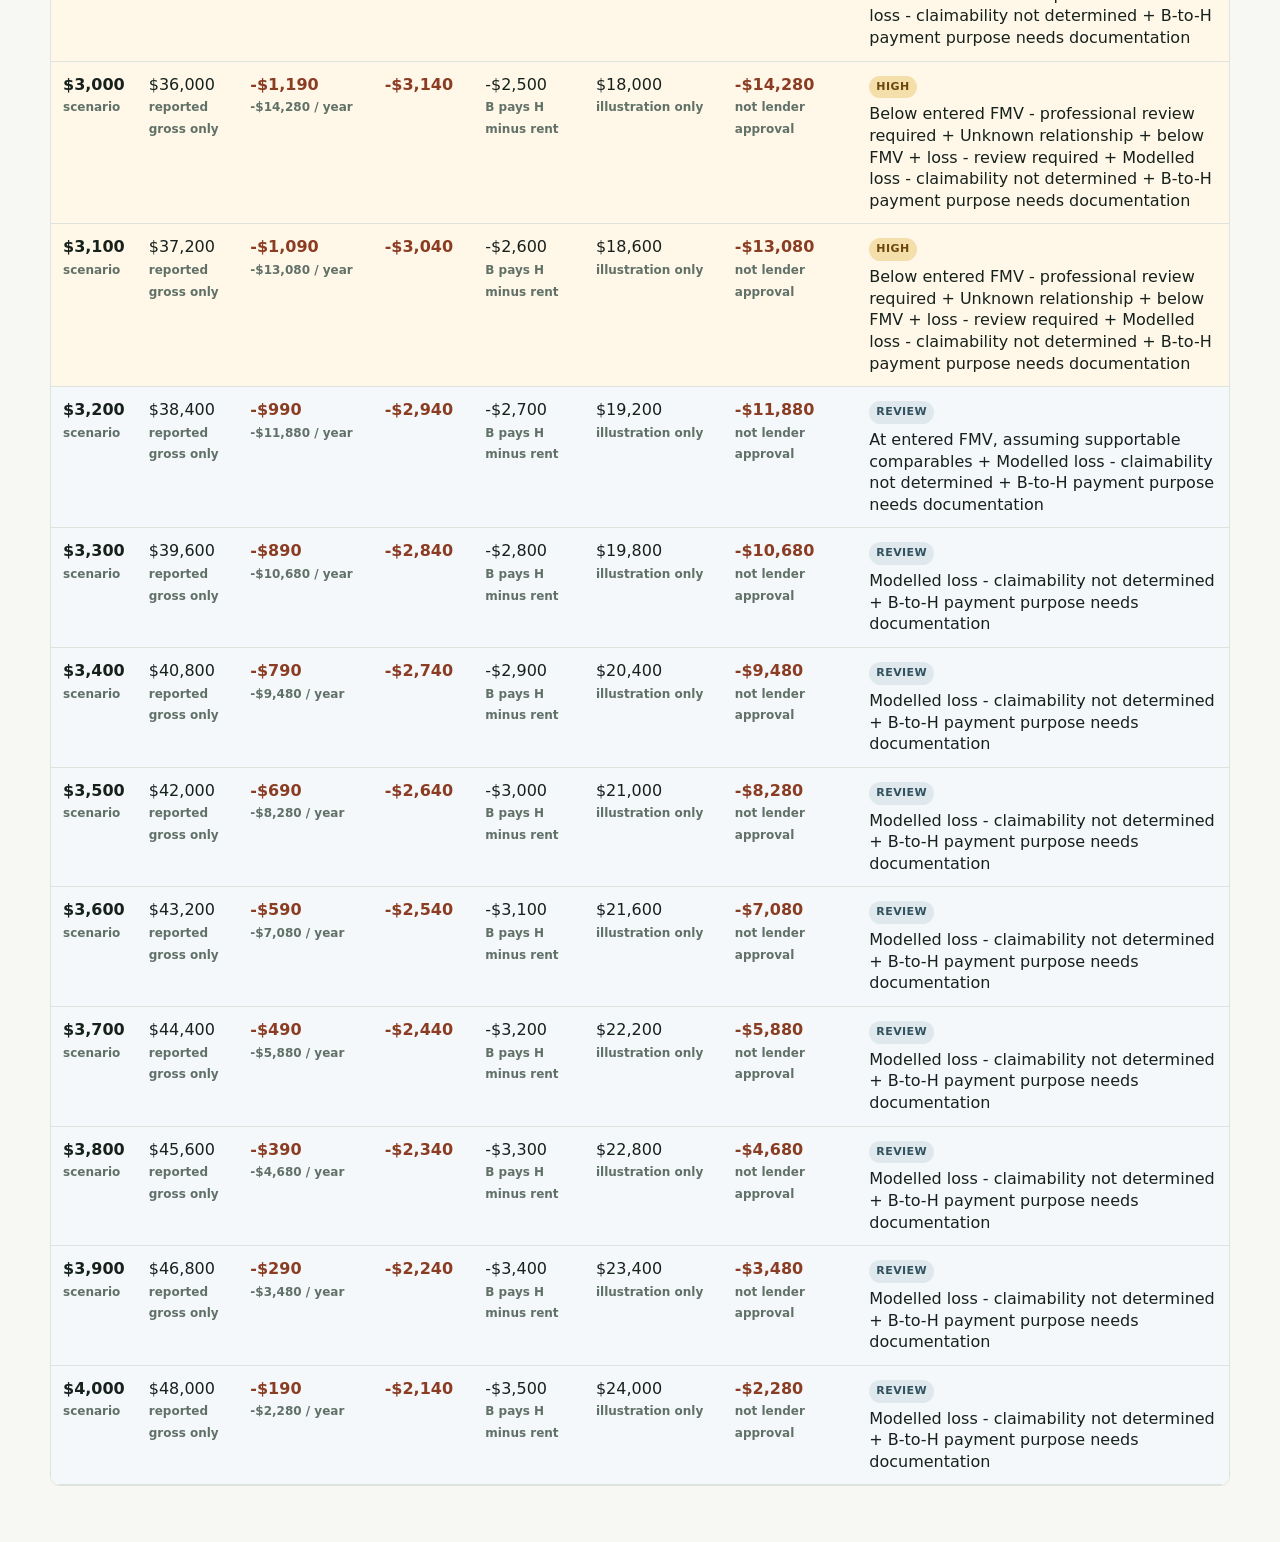
==== commit c794e30f: "feat: split calculator and housing routes Make the rent calculator the landing page, move listing pa" ====
--- a/index.html
+++ b/index.html
@@ -3,48 +3,32 @@
   <head>
     <meta charset="UTF-8" />
     <meta name="viewport" content="width=device-width, initial-scale=1.0" />
-    <title>BioScript Mississauga Housing Packet</title>
+    <title>Saga Housing Decision</title>
     <link rel="stylesheet" href="./styles.css" />
   </head>
   <body>
     <header class="app-header">
       <div>
-        <p class="label">Updated May 13, 2026</p>
-        <h1>BioScript Mississauga Housing Packet</h1>
-        <p class="subtitle">A dense, practical comparison of housing options near Ridgeway/Dunwin, plus an editable rent scenario calculator for owner/renter planning.</p>
+        <p class="label">Planning tool</p>
+        <h1>Saga Housing Decision</h1>
+        <p class="subtitle">An editable rent scenario calculator for owner/renter planning. It separates cash movement from tax and lender illustrations.</p>
       </div>
       <div class="header-actions">
-        <a class="button" href="./housing_packet/BioScript_Housing_Decision_Packet.pdf">Open PDF</a>
-        <button class="button secondary" id="printBtn" type="button">Print</button>
+        <nav class="page-tabs" aria-label="Site sections">
+          <a class="tab active" href="/">Calculator</a>
+          <a class="tab" href="/housing">Housing packet</a>
+        </nav>
       </div>
     </header>
 
     <main>
-      <section class="decision-strip" aria-label="Decision summary">
-        <article>
-          <span>Best fit</span>
-          <strong>3-person house-style rental</strong>
-          <p>Best chance of a yard, greenery, and enough space for the cat.</p>
-        </article>
-        <article>
-          <span>Best fallback</span>
-          <strong>2-person with brother</strong>
-          <p>Cleaner budget and privacy balance if cousin is uncertain.</p>
-        </article>
-        <article>
-          <span>Solo reality</span>
-          <strong>$1,200 means shared-house territory</strong>
-          <p>Keep solo only for unusually strong cat-friendly room/basement leads.</p>
-        </article>
-      </section>
-
-      <section class="calculator" aria-labelledby="calculatorTitle">
+      <section class="calculator landing-calculator" aria-labelledby="calculatorTitle">
         <div class="section-heading">
           <div>
             <p class="label">Synthetic example defaults</p>
             <h2 id="calculatorTitle">Rent scenario calculator</h2>
           </div>
-          <p>Models B as property owner and H as renter. It separates cash movement from tax and lender illustrations.</p>
+          <p>Models B as property owner and H as renter. It does not recommend a rent value.</p>
         </div>
 
         <div class="caution-panel" role="note">
@@ -204,45 +188,6 @@
           </table>
         </div>
       </section>
-
-      <section class="controls" aria-label="Listing filters">
-        <div class="segmented" role="tablist" aria-label="Household size">
-          <button class="active" data-filter="all" type="button">All</button>
-          <button data-filter="3-person" type="button">3-person</button>
-          <button data-filter="2-person" type="button">2-person</button>
-          <button data-filter="solo" type="button">Solo</button>
-        </div>
-        <label class="toggle"><input id="shortlistOnly" type="checkbox" /> shortlist only</label>
-      </section>
-
-      <section>
-        <div class="section-heading">
-          <h2>Dense listing grid</h2>
-          <p>Every card has fixed image sizing and line clamps. Longer notes stay in source links or the comparison table.</p>
-        </div>
-        <div id="listingGrid" class="listing-grid"></div>
-      </section>
-
-      <section>
-        <div class="section-heading">
-          <h2>Comparison table</h2>
-          <p>Use this for quick ranking before messaging landlords.</p>
-        </div>
-        <div class="table-wrap">
-          <table>
-            <thead>
-              <tr>
-                <th>Listing</th>
-                <th>Scenario</th>
-                <th>Rent</th>
-                <th>Area</th>
-                <th>Risk check</th>
-              </tr>
-            </thead>
-            <tbody id="listingTable"></tbody>
-          </table>
-        </div>
-      </section>
     </main>
 
     <script src="./app.js"></script>
--- a/styles.css
+++ b/styles.css
@@ -66,6 +66,26 @@
   flex-shrink: 0;
 }
 
+.page-tabs {
+  display: flex;
+  flex-wrap: wrap;
+  gap: 8px;
+}
+
+.tab {
+  border: 1px solid #d7e6da;
+  border-radius: 8px;
+  padding: 10px 14px;
+  color: #eef5ef;
+  font-weight: 800;
+  text-decoration: none;
+}
+
+.tab.active {
+  background: #eef5ef;
+  color: #10211a;
+}
+
 .button {
   border: 1px solid #d7e6da;
   border-radius: 8px;
@@ -130,6 +150,10 @@
 
 .calculator {
   margin: 0 0 32px;
+}
+
+.landing-calculator {
+  margin-top: 0;
 }
 
 .caution-panel,
@@ -585,6 +609,16 @@
     align-items: stretch;
   }
 
+  .header-actions,
+  .page-tabs {
+    width: 100%;
+  }
+
+  .tab,
+  .button {
+    text-align: center;
+  }
+
   .decision-strip {
     grid-template-columns: 1fr;
   }
